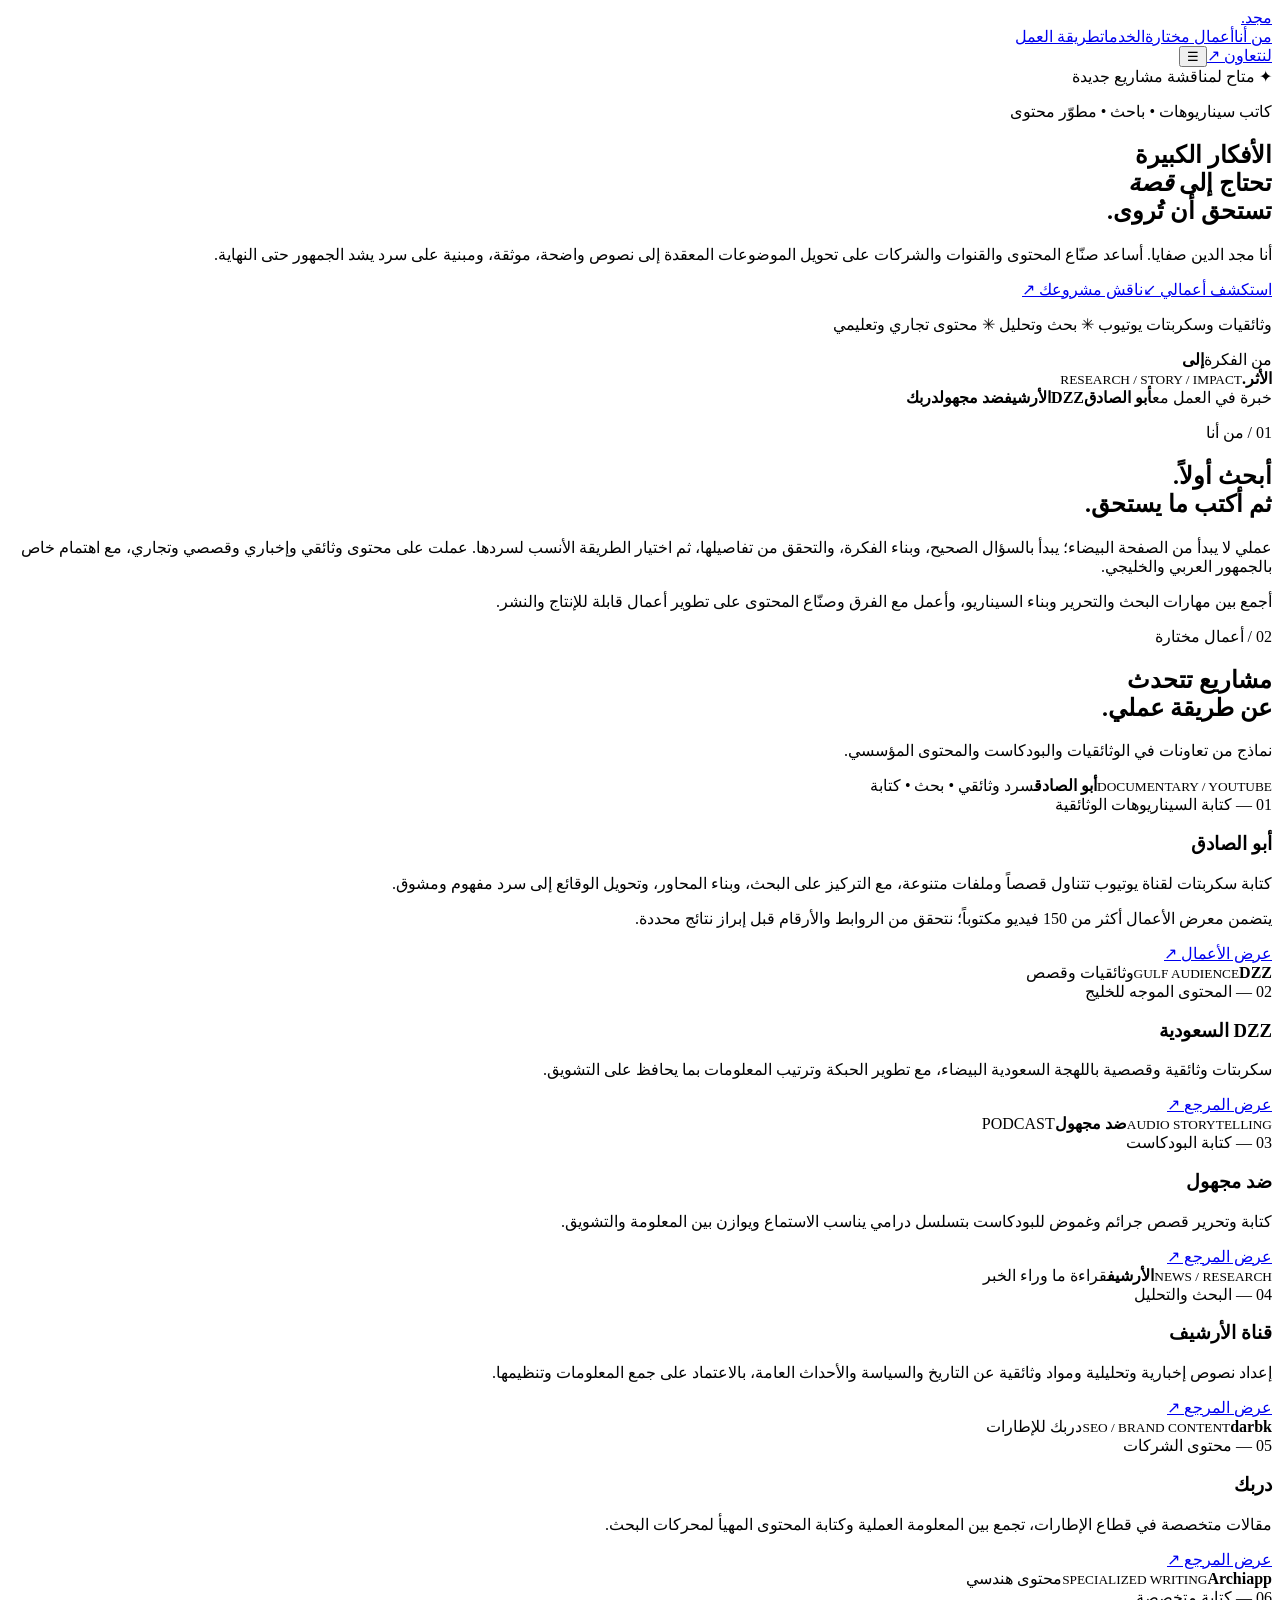
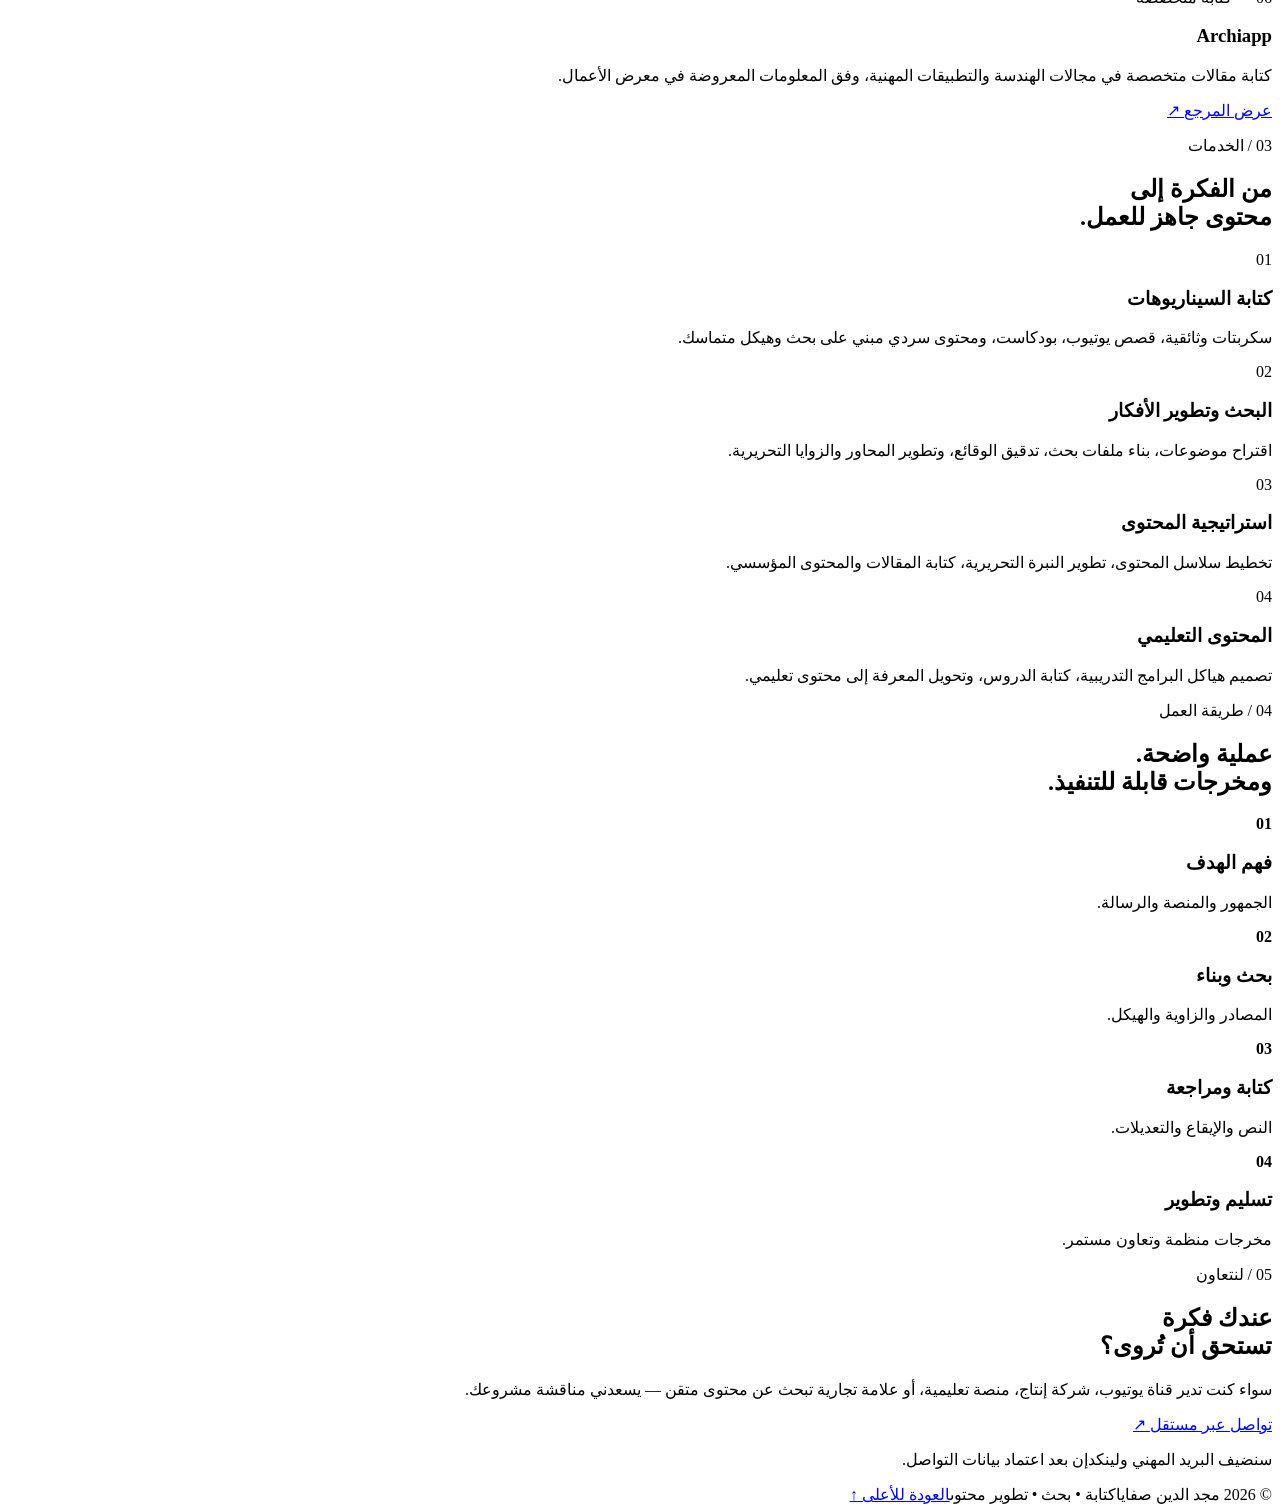
==== index.html @ 7e28d9b5 "Add Arabic portfolio homepage" ====
<!doctype html><html lang="ar" dir="rtl"><head><meta charset="utf-8"><meta name="viewport" content="width=device-width,initial-scale=1"><meta name="theme-color" content="#101a27"><title>مجد الدين صفايا | كاتب سيناريوهات وباحث ومطوّر محتوى</title><meta name="description" content="مجد الدين صفايا — كتابة السيناريوهات الوثائقية والبحث والتحليل وتطوير المحتوى والبرامج التدريبية."><link rel="preconnect" href="https://fonts.googleapis.com"><link href="https://fonts.googleapis.com/css2?family=Cairo:wght@400;500;600;700;800&display=swap" rel="stylesheet"><link rel="stylesheet" href="styles.css"></head><body><header class="header"><div class="wrap nav"><a class="logo" href="#home">مجد<span>.</span></a><nav id="nav"><a href="#about">من أنا</a><a href="#work">أعمال مختارة</a><a href="#services">الخدمات</a><a href="#process">طريقة العمل</a></nav><a class="nav-cta" href="#contact">لنتعاون ↗</a><button id="menu" aria-label="فتح القائمة" aria-expanded="false">☰</button></div></header><main><section class="hero" id="home"><div class="wrap hero-grid"><div><div class="eyebrow">✦ متاح لمناقشة مشاريع جديدة</div><p class="kicker">كاتب سيناريوهات • باحث • مطوّر محتوى</p><h1>الأفكار الكبيرة<br>تحتاج إلى <em>قصة</em><br>تستحق أن تُروى.</h1><p class="lead">أنا مجد الدين صفايا. أساعد صنّاع المحتوى والقنوات والشركات على تحويل الموضوعات المعقدة إلى نصوص واضحة، موثقة، ومبنية على سرد يشد الجمهور حتى النهاية.</p><div class="actions"><a class="btn primary" href="#work">استكشف أعمالي ↙</a><a class="btn ghost" href="#contact">ناقش مشروعك ↗</a></div><p class="micro">وثائقيات وسكربتات يوتيوب ✳ بحث وتحليل ✳ محتوى تجاري وتعليمي</p></div><aside class="hero-aside"><div class="orb"><span>من الفكرة</span><strong>إلى<br>الأثر.</strong><small>RESEARCH / STORY / IMPACT</small></div></aside></div></section><section class="strip"><div class="wrap strip-inner"><span>خبرة في العمل مع</span><strong>أبو الصادق</strong><strong>DZZ</strong><strong>الأرشيف</strong><strong>ضد مجهول</strong><strong>دربك</strong></div></section><section class="section intro" id="about"><div class="wrap two-col"><div><p class="label">01 / من أنا</p><h2>أبحث أولاً.<br><span>ثم أكتب ما يستحق.</span></h2></div><div><p>عملي لا يبدأ من الصفحة البيضاء؛ يبدأ بالسؤال الصحيح، وبناء الفكرة، والتحقق من تفاصيلها، ثم اختيار الطريقة الأنسب لسردها. عملت على محتوى وثائقي وإخباري وقصصي وتجاري، مع اهتمام خاص بالجمهور العربي والخليجي.</p><p>أجمع بين مهارات البحث والتحرير وبناء السيناريو، وأعمل مع الفرق وصنّاع المحتوى على تطوير أعمال قابلة للإنتاج والنشر.</p></div></div></section><section class="section work-section" id="work"><div class="wrap"><p class="label">02 / أعمال مختارة</p><h2>مشاريع تتحدث<br><span>عن طريقة عملي.</span></h2><p class="section-sub">نماذج من تعاونات في الوثائقيات والبودكاست والمحتوى المؤسسي.</p><div class="projects">
<article class="project featured"><div class="art red"><small>DOCUMENTARY / YOUTUBE</small><b>أبو الصادق</b><span>سرد وثائقي • بحث • كتابة</span></div><div class="project-body"><div class="meta">01 — كتابة السيناريوهات الوثائقية</div><h3>أبو الصادق</h3><p>كتابة سكربتات لقناة يوتيوب تتناول قصصاً وملفات متنوعة، مع التركيز على البحث، وبناء المحاور، وتحويل الوقائع إلى سرد مفهوم ومشوق.</p><p class="proof">يتضمن معرض الأعمال أكثر من 150 فيديو مكتوباً؛ نتحقق من الروابط والأرقام قبل إبراز نتائج محددة.</p><a href="https://mostaql.com/u/Majd_Safaya/portfolio" target="_blank" rel="noopener noreferrer">عرض الأعمال ↗</a></div></article>
<article class="project"><div class="art gold"><small>GULF AUDIENCE</small><b>DZZ</b><span>وثائقيات وقصص</span></div><div class="project-body"><div class="meta">02 — المحتوى الموجه للخليج</div><h3>DZZ السعودية</h3><p>سكربتات وثائقية وقصصية باللهجة السعودية البيضاء، مع تطوير الحبكة وترتيب المعلومات بما يحافظ على التشويق.</p><a href="https://mostaql.com/u/Majd_Safaya/portfolio">عرض المرجع ↗</a></div></article>
<article class="project"><div class="art mono"><small>AUDIO STORYTELLING</small><b>ضد مجهول</b><span>PODCAST</span></div><div class="project-body"><div class="meta">03 — كتابة البودكاست</div><h3>ضد مجهول</h3><p>كتابة وتحرير قصص جرائم وغموض للبودكاست بتسلسل درامي يناسب الاستماع ويوازن بين المعلومة والتشويق.</p><a href="https://mostaql.com/u/Majd_Safaya/portfolio">عرض المرجع ↗</a></div></article>
<article class="project"><div class="art blue"><small>NEWS / RESEARCH</small><b>الأرشيف</b><span>قراءة ما وراء الخبر</span></div><div class="project-body"><div class="meta">04 — البحث والتحليل</div><h3>قناة الأرشيف</h3><p>إعداد نصوص إخبارية وتحليلية ومواد وثائقية عن التاريخ والسياسة والأحداث العامة، بالاعتماد على جمع المعلومات وتنظيمها.</p><a href="https://mostaql.com/u/Majd_Safaya/portfolio">عرض المرجع ↗</a></div></article>
<article class="project"><div class="art charcoal"><small>SEO / BRAND CONTENT</small><b>darbk</b><span>دربك للإطارات</span></div><div class="project-body"><div class="meta">05 — محتوى الشركات</div><h3>دربك</h3><p>مقالات متخصصة في قطاع الإطارات، تجمع بين المعلومة العملية وكتابة المحتوى المهيأ لمحركات البحث.</p><a href="https://mostaql.com/u/Majd_Safaya/portfolio">عرض المرجع ↗</a></div></article>
<article class="project"><div class="art azure"><small>SPECIALIZED WRITING</small><b>Archiapp</b><span>محتوى هندسي</span></div><div class="project-body"><div class="meta">06 — كتابة متخصصة</div><h3>Archiapp</h3><p>كتابة مقالات متخصصة في مجالات الهندسة والتطبيقات المهنية، وفق المعلومات المعروضة في معرض الأعمال.</p><a href="https://mostaql.com/u/Majd_Safaya/portfolio">عرض المرجع ↗</a></div></article>
</div></div></section><section class="section services" id="services"><div class="wrap"><p class="label">03 / الخدمات</p><h2>من الفكرة إلى<br><span>محتوى جاهز للعمل.</span></h2><div class="service-grid"><div class="service"><span>01</span><h3>كتابة السيناريوهات</h3><p>سكربتات وثائقية، قصص يوتيوب، بودكاست، ومحتوى سردي مبني على بحث وهيكل متماسك.</p></div><div class="service"><span>02</span><h3>البحث وتطوير الأفكار</h3><p>اقتراح موضوعات، بناء ملفات بحث، تدقيق الوقائع، وتطوير المحاور والزوايا التحريرية.</p></div><div class="service"><span>03</span><h3>استراتيجية المحتوى</h3><p>تخطيط سلاسل المحتوى، تطوير النبرة التحريرية، كتابة المقالات والمحتوى المؤسسي.</p></div><div class="service"><span>04</span><h3>المحتوى التعليمي</h3><p>تصميم هياكل البرامج التدريبية، كتابة الدروس، وتحويل المعرفة إلى محتوى تعليمي.</p></div></div></div></section><section class="section process" id="process"><div class="wrap"><p class="label">04 / طريقة العمل</p><h2>عملية واضحة.<br><span>ومخرجات قابلة للتنفيذ.</span></h2><div class="steps"><div><b>01</b><h3>فهم الهدف</h3><p>الجمهور والمنصة والرسالة.</p></div><div><b>02</b><h3>بحث وبناء</h3><p>المصادر والزاوية والهيكل.</p></div><div><b>03</b><h3>كتابة ومراجعة</h3><p>النص والإيقاع والتعديلات.</p></div><div><b>04</b><h3>تسليم وتطوير</h3><p>مخرجات منظمة وتعاون مستمر.</p></div></div></div></section><section class="contact" id="contact"><div class="wrap contact-inner"><div><p class="label">05 / لنتعاون</p><h2>عندك فكرة<br>تستحق أن تُروى؟</h2><p>سواء كنت تدير قناة يوتيوب، شركة إنتاج، منصة تعليمية، أو علامة تجارية تبحث عن محتوى متقن — يسعدني مناقشة مشروعك.</p></div><div><a class="btn light" href="https://mostaql.com/u/Majd_Safaya" target="_blank" rel="noopener noreferrer">تواصل عبر مستقل ↗</a><p class="contact-note">سنضيف البريد المهني ولينكدإن بعد اعتماد بيانات التواصل.</p></div></div></section></main><footer><div class="wrap foot"><span>© <span id="year">2026</span> مجد الدين صفايا</span><span>كتابة • بحث • تطوير محتوى</span><a href="#home">العودة للأعلى ↑</a></div></footer><script src="script.js"></script></body></html>
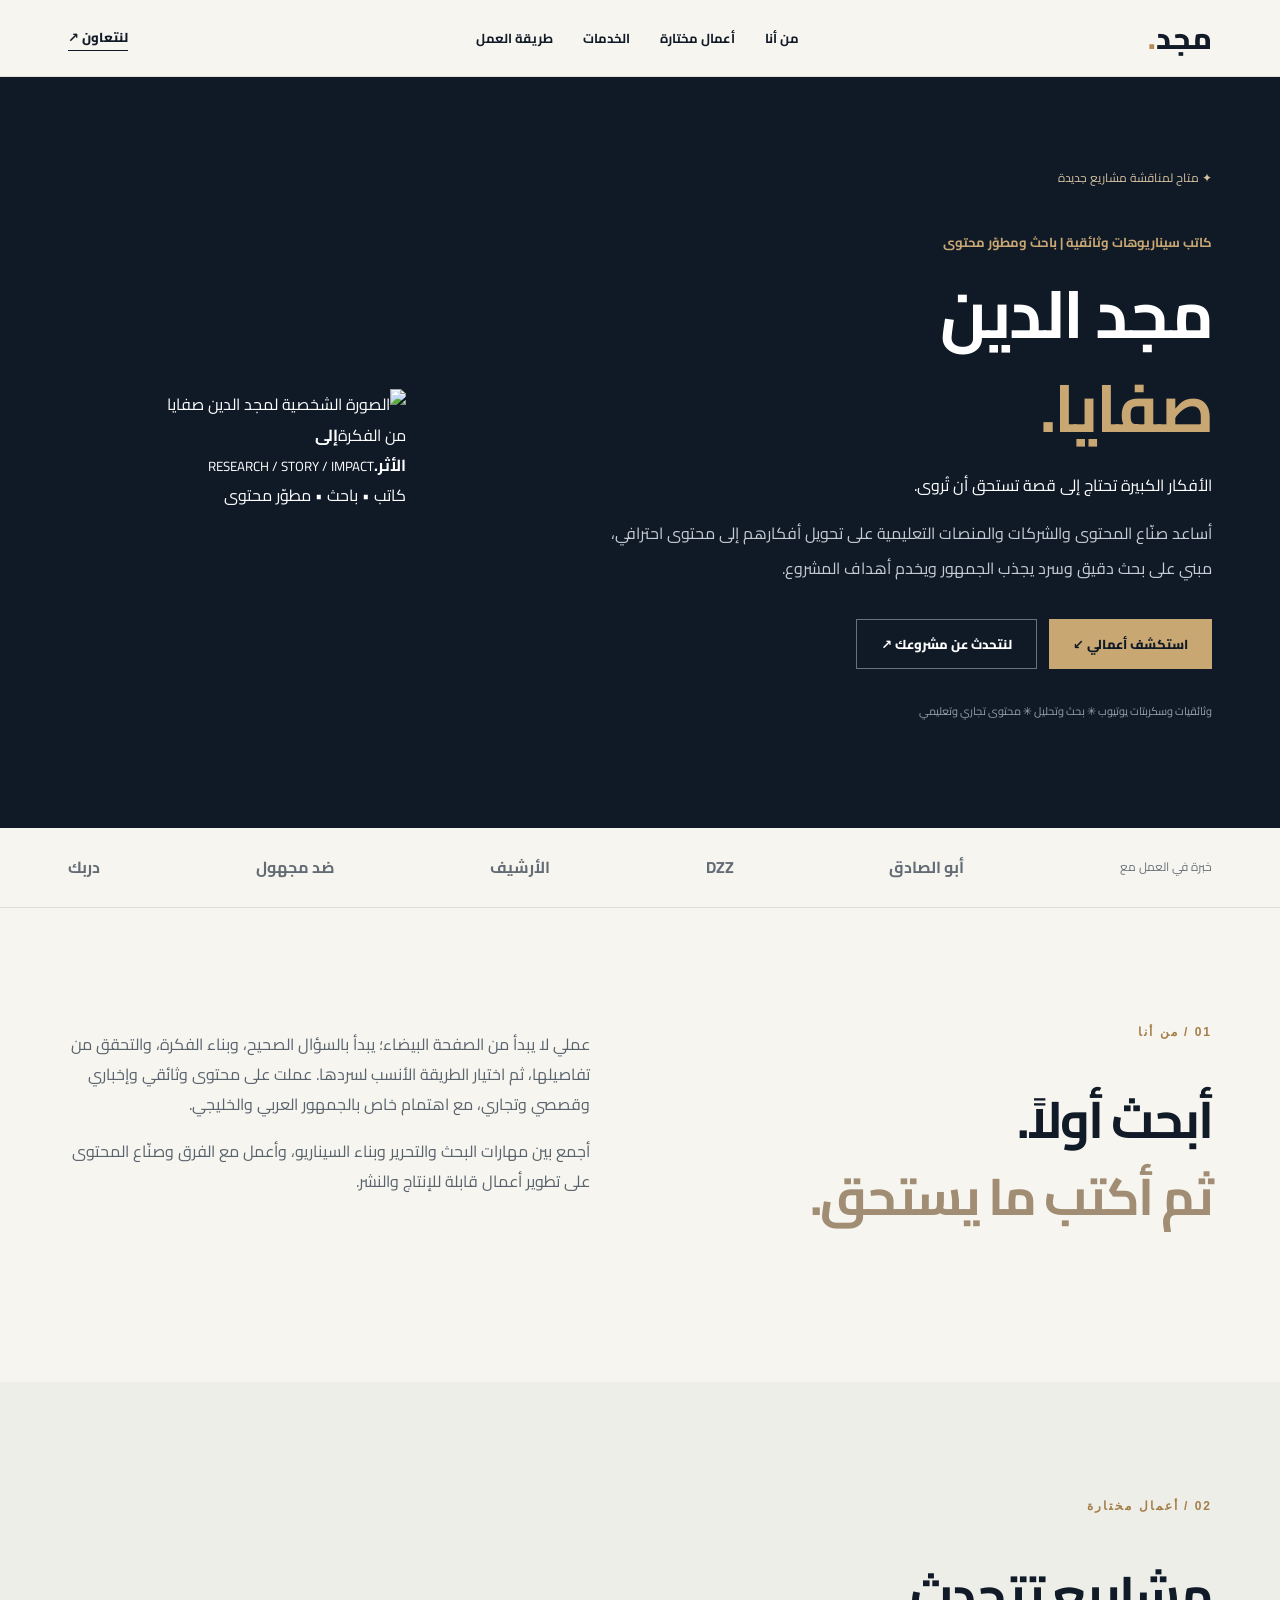
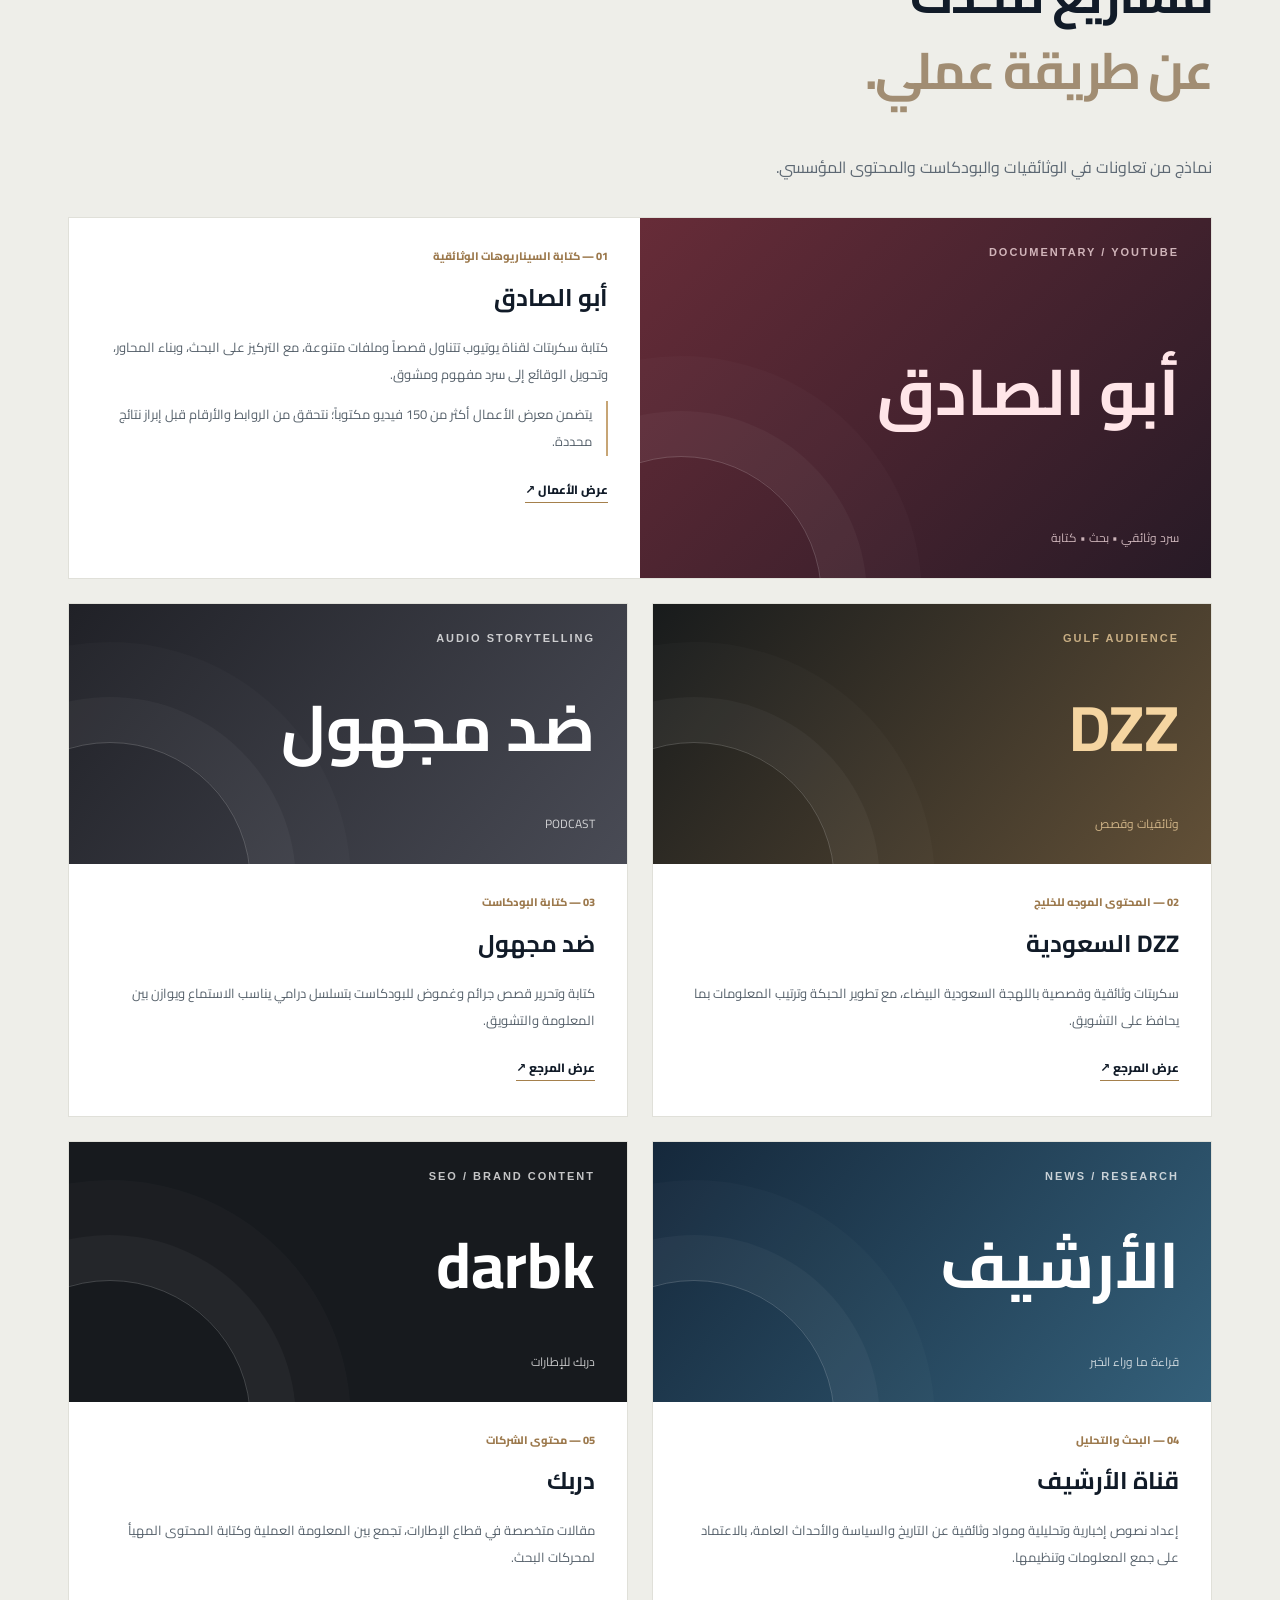
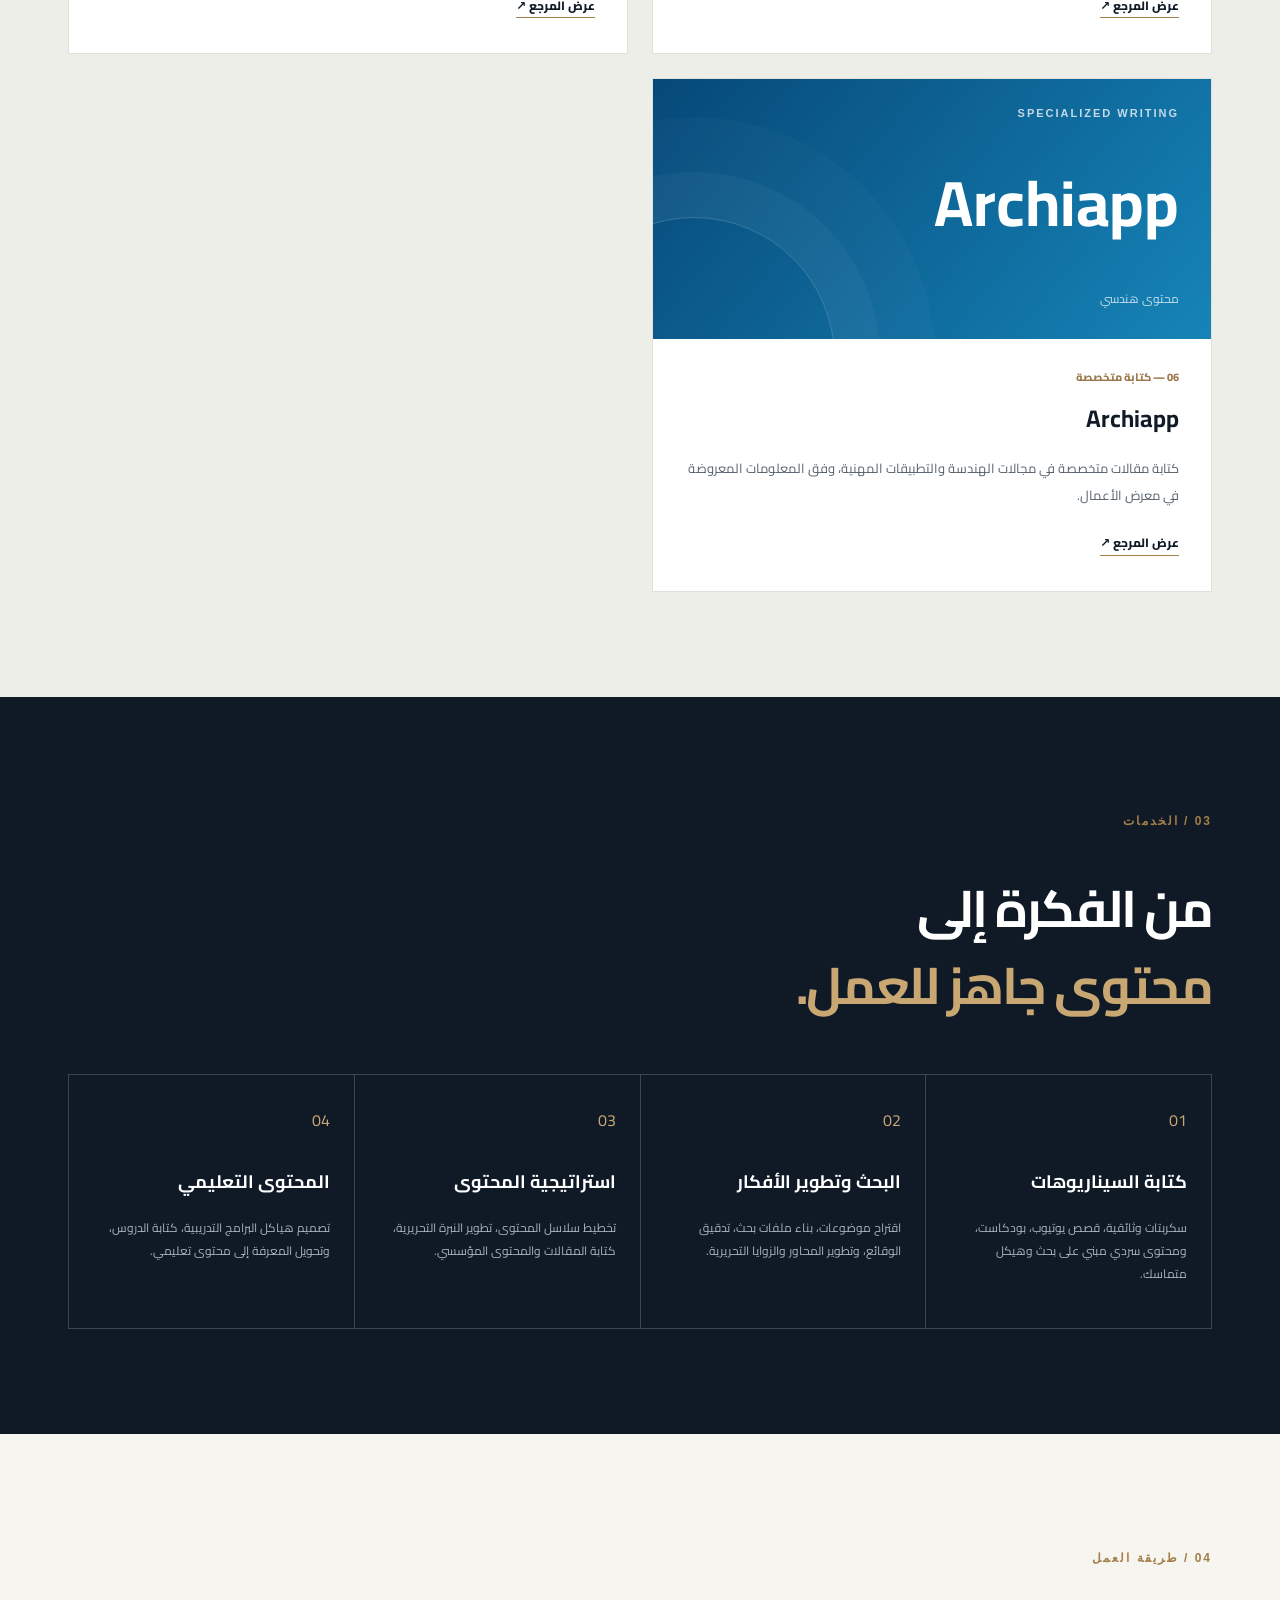
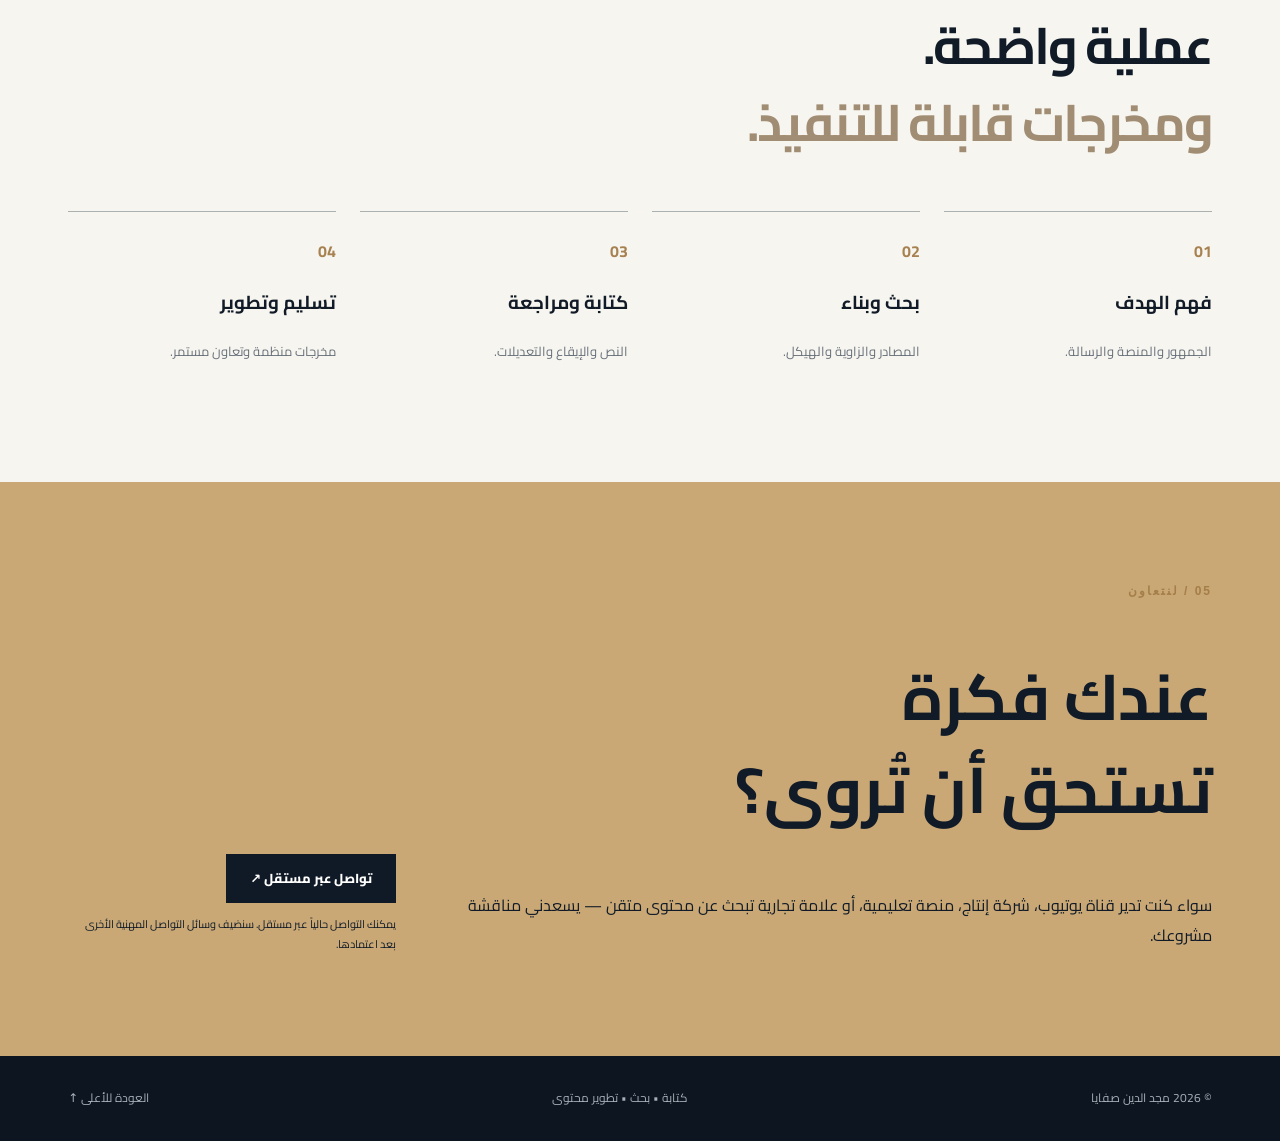
==== commit 014ef48d: "Refine Arabic hero positioning and prepare personal portrait" ====
--- a/index.html
+++ b/index.html
@@ -1,8 +1,8 @@
-<!doctype html><html lang="ar" dir="rtl"><head><meta charset="utf-8"><meta name="viewport" content="width=device-width,initial-scale=1"><meta name="theme-color" content="#101a27"><title>مجد الدين صفايا | كاتب سيناريوهات وباحث ومطوّر محتوى</title><meta name="description" content="مجد الدين صفايا — كتابة السيناريوهات الوثائقية والبحث والتحليل وتطوير المحتوى والبرامج التدريبية."><link rel="preconnect" href="https://fonts.googleapis.com"><link href="https://fonts.googleapis.com/css2?family=Cairo:wght@400;500;600;700;800&display=swap" rel="stylesheet"><link rel="stylesheet" href="styles.css"></head><body><header class="header"><div class="wrap nav"><a class="logo" href="#home">مجد<span>.</span></a><nav id="nav"><a href="#about">من أنا</a><a href="#work">أعمال مختارة</a><a href="#services">الخدمات</a><a href="#process">طريقة العمل</a></nav><a class="nav-cta" href="#contact">لنتعاون ↗</a><button id="menu" aria-label="فتح القائمة" aria-expanded="false">☰</button></div></header><main><section class="hero" id="home"><div class="wrap hero-grid"><div><div class="eyebrow">✦ متاح لمناقشة مشاريع جديدة</div><p class="kicker">كاتب سيناريوهات • باحث • مطوّر محتوى</p><h1>الأفكار الكبيرة<br>تحتاج إلى <em>قصة</em><br>تستحق أن تُروى.</h1><p class="lead">أنا مجد الدين صفايا. أساعد صنّاع المحتوى والقنوات والشركات على تحويل الموضوعات المعقدة إلى نصوص واضحة، موثقة، ومبنية على سرد يشد الجمهور حتى النهاية.</p><div class="actions"><a class="btn primary" href="#work">استكشف أعمالي ↙</a><a class="btn ghost" href="#contact">ناقش مشروعك ↗</a></div><p class="micro">وثائقيات وسكربتات يوتيوب ✳ بحث وتحليل ✳ محتوى تجاري وتعليمي</p></div><aside class="hero-aside"><div class="orb"><span>من الفكرة</span><strong>إلى<br>الأثر.</strong><small>RESEARCH / STORY / IMPACT</small></div></aside></div></section><section class="strip"><div class="wrap strip-inner"><span>خبرة في العمل مع</span><strong>أبو الصادق</strong><strong>DZZ</strong><strong>الأرشيف</strong><strong>ضد مجهول</strong><strong>دربك</strong></div></section><section class="section intro" id="about"><div class="wrap two-col"><div><p class="label">01 / من أنا</p><h2>أبحث أولاً.<br><span>ثم أكتب ما يستحق.</span></h2></div><div><p>عملي لا يبدأ من الصفحة البيضاء؛ يبدأ بالسؤال الصحيح، وبناء الفكرة، والتحقق من تفاصيلها، ثم اختيار الطريقة الأنسب لسردها. عملت على محتوى وثائقي وإخباري وقصصي وتجاري، مع اهتمام خاص بالجمهور العربي والخليجي.</p><p>أجمع بين مهارات البحث والتحرير وبناء السيناريو، وأعمل مع الفرق وصنّاع المحتوى على تطوير أعمال قابلة للإنتاج والنشر.</p></div></div></section><section class="section work-section" id="work"><div class="wrap"><p class="label">02 / أعمال مختارة</p><h2>مشاريع تتحدث<br><span>عن طريقة عملي.</span></h2><p class="section-sub">نماذج من تعاونات في الوثائقيات والبودكاست والمحتوى المؤسسي.</p><div class="projects">
+<!doctype html><html lang="ar" dir="rtl"><head><meta charset="utf-8"><meta name="viewport" content="width=device-width,initial-scale=1"><meta name="theme-color" content="#101a27"><title>مجد الدين صفايا | كاتب سيناريوهات وباحث ومطوّر محتوى</title><meta name="description" content="مجد الدين صفايا — كتابة السيناريوهات الوثائقية والبحث والتحليل وتطوير المحتوى والبرامج التدريبية."><link rel="preconnect" href="https://fonts.googleapis.com"><link href="https://fonts.googleapis.com/css2?family=Cairo:wght@400;500;600;700;800&display=swap" rel="stylesheet"><link rel="stylesheet" href="styles.css"></head><body><header class="header"><div class="wrap nav"><a class="logo" href="#home">مجد<span>.</span></a><nav id="nav"><a href="#about">من أنا</a><a href="#work">أعمال مختارة</a><a href="#services">الخدمات</a><a href="#process">طريقة العمل</a></nav><a class="nav-cta" href="#contact">لنتعاون ↗</a><button id="menu" aria-label="فتح القائمة" aria-expanded="false">☰</button></div></header><main><section class="hero" id="home"><div class="wrap hero-grid"><div><div class="eyebrow">✦ متاح لمناقشة مشاريع جديدة</div><p class="kicker">كاتب سيناريوهات وثائقية | باحث ومطوّر محتوى</p><h1>مجد الدين<br><em>صفايا.</em></h1><p class="hero-quote">الأفكار الكبيرة تحتاج إلى قصة تستحق أن تُروى.</p><p class="lead">أساعد صنّاع المحتوى والشركات والمنصات التعليمية على تحويل أفكارهم إلى محتوى احترافي، مبني على بحث دقيق وسرد يجذب الجمهور ويخدم أهداف المشروع.</p><div class="actions"><a class="btn primary" href="#work">استكشف أعمالي ↙</a><a class="btn ghost" href="#contact">لنتحدث عن مشروعك ↗</a></div><p class="micro">وثائقيات وسكربتات يوتيوب ✳ بحث وتحليل ✳ محتوى تجاري وتعليمي</p></div><aside class="hero-aside"><div class="portrait-wrap"><img class="portrait" src="Photo.png" alt="الصورة الشخصية لمجد الدين صفايا" loading="eager" onerror="this.style.display=\'none\'"><div class="portrait-fallback"><span>من الفكرة</span><strong>إلى<br>الأثر.</strong><small>RESEARCH / STORY / IMPACT</small></div><div class="portrait-tag">كاتب • باحث • مطوّر محتوى</div></div></aside></div></section><section class="strip"><div class="wrap strip-inner"><span>خبرة في العمل مع</span><strong>أبو الصادق</strong><strong>DZZ</strong><strong>الأرشيف</strong><strong>ضد مجهول</strong><strong>دربك</strong></div></section><section class="section intro" id="about"><div class="wrap two-col"><div><p class="label">01 / من أنا</p><h2>أبحث أولاً.<br><span>ثم أكتب ما يستحق.</span></h2></div><div><p>عملي لا يبدأ من الصفحة البيضاء؛ يبدأ بالسؤال الصحيح، وبناء الفكرة، والتحقق من تفاصيلها، ثم اختيار الطريقة الأنسب لسردها. عملت على محتوى وثائقي وإخباري وقصصي وتجاري، مع اهتمام خاص بالجمهور العربي والخليجي.</p><p>أجمع بين مهارات البحث والتحرير وبناء السيناريو، وأعمل مع الفرق وصنّاع المحتوى على تطوير أعمال قابلة للإنتاج والنشر.</p></div></div></section><section class="section work-section" id="work"><div class="wrap"><p class="label">02 / أعمال مختارة</p><h2>مشاريع تتحدث<br><span>عن طريقة عملي.</span></h2><p class="section-sub">نماذج من تعاونات في الوثائقيات والبودكاست والمحتوى المؤسسي.</p><div class="projects">
 <article class="project featured"><div class="art red"><small>DOCUMENTARY / YOUTUBE</small><b>أبو الصادق</b><span>سرد وثائقي • بحث • كتابة</span></div><div class="project-body"><div class="meta">01 — كتابة السيناريوهات الوثائقية</div><h3>أبو الصادق</h3><p>كتابة سكربتات لقناة يوتيوب تتناول قصصاً وملفات متنوعة، مع التركيز على البحث، وبناء المحاور، وتحويل الوقائع إلى سرد مفهوم ومشوق.</p><p class="proof">يتضمن معرض الأعمال أكثر من 150 فيديو مكتوباً؛ نتحقق من الروابط والأرقام قبل إبراز نتائج محددة.</p><a href="https://mostaql.com/u/Majd_Safaya/portfolio" target="_blank" rel="noopener noreferrer">عرض الأعمال ↗</a></div></article>
 <article class="project"><div class="art gold"><small>GULF AUDIENCE</small><b>DZZ</b><span>وثائقيات وقصص</span></div><div class="project-body"><div class="meta">02 — المحتوى الموجه للخليج</div><h3>DZZ السعودية</h3><p>سكربتات وثائقية وقصصية باللهجة السعودية البيضاء، مع تطوير الحبكة وترتيب المعلومات بما يحافظ على التشويق.</p><a href="https://mostaql.com/u/Majd_Safaya/portfolio">عرض المرجع ↗</a></div></article>
 <article class="project"><div class="art mono"><small>AUDIO STORYTELLING</small><b>ضد مجهول</b><span>PODCAST</span></div><div class="project-body"><div class="meta">03 — كتابة البودكاست</div><h3>ضد مجهول</h3><p>كتابة وتحرير قصص جرائم وغموض للبودكاست بتسلسل درامي يناسب الاستماع ويوازن بين المعلومة والتشويق.</p><a href="https://mostaql.com/u/Majd_Safaya/portfolio">عرض المرجع ↗</a></div></article>
 <article class="project"><div class="art blue"><small>NEWS / RESEARCH</small><b>الأرشيف</b><span>قراءة ما وراء الخبر</span></div><div class="project-body"><div class="meta">04 — البحث والتحليل</div><h3>قناة الأرشيف</h3><p>إعداد نصوص إخبارية وتحليلية ومواد وثائقية عن التاريخ والسياسة والأحداث العامة، بالاعتماد على جمع المعلومات وتنظيمها.</p><a href="https://mostaql.com/u/Majd_Safaya/portfolio">عرض المرجع ↗</a></div></article>
 <article class="project"><div class="art charcoal"><small>SEO / BRAND CONTENT</small><b>darbk</b><span>دربك للإطارات</span></div><div class="project-body"><div class="meta">05 — محتوى الشركات</div><h3>دربك</h3><p>مقالات متخصصة في قطاع الإطارات، تجمع بين المعلومة العملية وكتابة المحتوى المهيأ لمحركات البحث.</p><a href="https://mostaql.com/u/Majd_Safaya/portfolio">عرض المرجع ↗</a></div></article>
 <article class="project"><div class="art azure"><small>SPECIALIZED WRITING</small><b>Archiapp</b><span>محتوى هندسي</span></div><div class="project-body"><div class="meta">06 — كتابة متخصصة</div><h3>Archiapp</h3><p>كتابة مقالات متخصصة في مجالات الهندسة والتطبيقات المهنية، وفق المعلومات المعروضة في معرض الأعمال.</p><a href="https://mostaql.com/u/Majd_Safaya/portfolio">عرض المرجع ↗</a></div></article>
-</div></div></section><section class="section services" id="services"><div class="wrap"><p class="label">03 / الخدمات</p><h2>من الفكرة إلى<br><span>محتوى جاهز للعمل.</span></h2><div class="service-grid"><div class="service"><span>01</span><h3>كتابة السيناريوهات</h3><p>سكربتات وثائقية، قصص يوتيوب، بودكاست، ومحتوى سردي مبني على بحث وهيكل متماسك.</p></div><div class="service"><span>02</span><h3>البحث وتطوير الأفكار</h3><p>اقتراح موضوعات، بناء ملفات بحث، تدقيق الوقائع، وتطوير المحاور والزوايا التحريرية.</p></div><div class="service"><span>03</span><h3>استراتيجية المحتوى</h3><p>تخطيط سلاسل المحتوى، تطوير النبرة التحريرية، كتابة المقالات والمحتوى المؤسسي.</p></div><div class="service"><span>04</span><h3>المحتوى التعليمي</h3><p>تصميم هياكل البرامج التدريبية، كتابة الدروس، وتحويل المعرفة إلى محتوى تعليمي.</p></div></div></div></section><section class="section process" id="process"><div class="wrap"><p class="label">04 / طريقة العمل</p><h2>عملية واضحة.<br><span>ومخرجات قابلة للتنفيذ.</span></h2><div class="steps"><div><b>01</b><h3>فهم الهدف</h3><p>الجمهور والمنصة والرسالة.</p></div><div><b>02</b><h3>بحث وبناء</h3><p>المصادر والزاوية والهيكل.</p></div><div><b>03</b><h3>كتابة ومراجعة</h3><p>النص والإيقاع والتعديلات.</p></div><div><b>04</b><h3>تسليم وتطوير</h3><p>مخرجات منظمة وتعاون مستمر.</p></div></div></div></section><section class="contact" id="contact"><div class="wrap contact-inner"><div><p class="label">05 / لنتعاون</p><h2>عندك فكرة<br>تستحق أن تُروى؟</h2><p>سواء كنت تدير قناة يوتيوب، شركة إنتاج، منصة تعليمية، أو علامة تجارية تبحث عن محتوى متقن — يسعدني مناقشة مشروعك.</p></div><div><a class="btn light" href="https://mostaql.com/u/Majd_Safaya" target="_blank" rel="noopener noreferrer">تواصل عبر مستقل ↗</a><p class="contact-note">سنضيف البريد المهني ولينكدإن بعد اعتماد بيانات التواصل.</p></div></div></section></main><footer><div class="wrap foot"><span>© <span id="year">2026</span> مجد الدين صفايا</span><span>كتابة • بحث • تطوير محتوى</span><a href="#home">العودة للأعلى ↑</a></div></footer><script src="script.js"></script></body></html>+</div></div></section><section class="section services" id="services"><div class="wrap"><p class="label">03 / الخدمات</p><h2>من الفكرة إلى<br><span>محتوى جاهز للعمل.</span></h2><div class="service-grid"><div class="service"><span>01</span><h3>كتابة السيناريوهات</h3><p>سكربتات وثائقية، قصص يوتيوب، بودكاست، ومحتوى سردي مبني على بحث وهيكل متماسك.</p></div><div class="service"><span>02</span><h3>البحث وتطوير الأفكار</h3><p>اقتراح موضوعات، بناء ملفات بحث، تدقيق الوقائع، وتطوير المحاور والزوايا التحريرية.</p></div><div class="service"><span>03</span><h3>استراتيجية المحتوى</h3><p>تخطيط سلاسل المحتوى، تطوير النبرة التحريرية، كتابة المقالات والمحتوى المؤسسي.</p></div><div class="service"><span>04</span><h3>المحتوى التعليمي</h3><p>تصميم هياكل البرامج التدريبية، كتابة الدروس، وتحويل المعرفة إلى محتوى تعليمي.</p></div></div></div></section><section class="section process" id="process"><div class="wrap"><p class="label">04 / طريقة العمل</p><h2>عملية واضحة.<br><span>ومخرجات قابلة للتنفيذ.</span></h2><div class="steps"><div><b>01</b><h3>فهم الهدف</h3><p>الجمهور والمنصة والرسالة.</p></div><div><b>02</b><h3>بحث وبناء</h3><p>المصادر والزاوية والهيكل.</p></div><div><b>03</b><h3>كتابة ومراجعة</h3><p>النص والإيقاع والتعديلات.</p></div><div><b>04</b><h3>تسليم وتطوير</h3><p>مخرجات منظمة وتعاون مستمر.</p></div></div></div></section><section class="contact" id="contact"><div class="wrap contact-inner"><div><p class="label">05 / لنتعاون</p><h2>عندك فكرة<br>تستحق أن تُروى؟</h2><p>سواء كنت تدير قناة يوتيوب، شركة إنتاج، منصة تعليمية، أو علامة تجارية تبحث عن محتوى متقن — يسعدني مناقشة مشروعك.</p></div><div><a class="btn light" href="https://mostaql.com/u/Majd_Safaya" target="_blank" rel="noopener noreferrer">تواصل عبر مستقل ↗</a><p class="contact-note">يمكنك التواصل حالياً عبر مستقل. سنضيف وسائل التواصل المهنية الأخرى بعد اعتمادها.</p></div></div></section></main><footer><div class="wrap foot"><span>© <span id="year">2026</span> مجد الدين صفايا</span><span>كتابة • بحث • تطوير محتوى</span><a href="#home">العودة للأعلى ↑</a></div></footer><script src="script.js"></script></body></html>
--- a/styles.css
+++ b/styles.css
@@ -0,0 +1 @@
+:root{--ink:#111b28;--deep:#101a27;--cream:#f7f5ef;--gold:#c8a773}*{box-sizing:border-box}html{scroll-behavior:smooth}body{margin:0;font-family:Cairo,system-ui,sans-serif;color:var(--ink);background:var(--cream);line-height:1.9}a{color:inherit;text-decoration:none}.wrap{max-width:1200px;margin:auto;padding:0 28px}.header{position:sticky;top:0;background:#f7f5eff5;border-bottom:1px solid #deded8;z-index:10;backdrop-filter:blur(12px)}.nav{height:76px;display:flex;align-items:center;gap:40px}.logo{font-size:30px;font-weight:800}.logo span{color:#b58a53}.nav nav{display:flex;gap:30px;margin:auto;font-size:13px;font-weight:700}.nav-cta{font-size:13px;font-weight:800;border-bottom:1px solid}.nav button{display:none;border:0;background:none;font-size:25px}.hero{background:var(--deep);color:white}.hero-grid{display:grid;grid-template-columns:1.2fr .8fr;align-items:center;gap:50px;min-height:680px;padding-top:90px;padding-bottom:95px}.eyebrow{color:#d7c3a1;font-size:12px}.kicker{color:var(--gold);font-weight:700;font-size:13px;margin-top:40px}.hero h1{font-size:clamp(40px,5.2vw,76px);line-height:1.4;letter-spacing:-2px;margin:0}.hero h1 em{font-style:normal;color:var(--gold)}.lead{max-width:610px;color:#c5ccd3;font-size:16px;line-height:2.2}.actions{display:flex;gap:12px;flex-wrap:wrap;margin:32px 0}.btn{display:inline-flex;align-items:center;justify-content:center;padding:12px 24px;font-weight:800;font-size:13px}.primary{background:var(--gold);color:var(--deep)}.ghost{border:1px solid #68717c}.micro{color:#97a1ac;font-size:11px}.hero-aside{display:flex;justify-content:center}.orb{width:min(380px,100%);aspect-ratio:1;border:1px solid #67717c;border-radius:50%;display:flex;flex-direction:column;align-items:center;justify-content:center;background:radial-gradient(circle,#263b4d,#121e2b 70%);box-shadow:0 0 0 25px #ffffff08,0 0 0 60px #ffffff05;transform:rotate(-8deg)}.orb span{font-size:14px;color:#bdb6a8}.orb strong{font-size:65px;line-height:1.4;color:#e6d1aa;text-align:center}.orb small{font:9px Arial;letter-spacing:2px;color:#8794a2}.strip{border-bottom:1px solid #ddd}.strip-inner{display:flex;align-items:center;justify-content:space-between;flex-wrap:wrap;gap:20px;padding-top:24px;padding-bottom:24px}.strip span{font-size:12px;color:#68717a}.strip strong{color:#636c75}.section{padding:105px 0}.label{font:700 12px Arial;color:#a47e49;letter-spacing:2px}.section h2{font-size:clamp(34px,4vw,56px);line-height:1.5;letter-spacing:-2px}.section h2 span{color:#a18d73}.two-col{display:grid;grid-template-columns:1fr 1fr;gap:100px}.two-col>div:last-child{color:#58636d}.work-section{background:#eeeee9}.section-sub{color:#5d6873}.projects{display:grid;grid-template-columns:repeat(2,minmax(0,1fr));gap:24px;margin-top:35px}.project{background:#fff;border:1px solid #e0e0d9;overflow:hidden}.featured{grid-column:span 2;display:grid;grid-template-columns:1fr 1fr}.art{height:260px;padding:28px 32px;display:flex;flex-direction:column;justify-content:space-between;position:relative;overflow:hidden}.art:after{content:"";position:absolute;width:280px;height:280px;border:1px solid #ffffff30;border-radius:50%;left:-100px;bottom:-160px;box-shadow:0 0 0 45px #ffffff09,0 0 0 100px #ffffff05}.featured .art{height:auto;min-height:360px}.art small{font:700 11px Arial;letter-spacing:2px;opacity:.75}.art b{font-size:clamp(36px,5vw,65px);line-height:1.4;z-index:1}.art span{font-size:12px;opacity:.75}.red{background:linear-gradient(135deg,#672c38,#271a26);color:#ffe5e8}.gold{background:linear-gradient(130deg,#181b1c,#625037);color:#f5d5a1}.mono{background:linear-gradient(130deg,#202127,#494b55);color:#fff}.blue{background:linear-gradient(130deg,#15283b,#34607a);color:#fff}.charcoal{background:#171a1e;color:#fff}.azure{background:linear-gradient(130deg,#064978,#1684b8);color:#fff}.project-body{padding:28px 32px 34px}.meta{font-size:11px;font-weight:800;color:#9c794d}.project h3{font-size:24px;margin:8px 0}.project p{font-size:13px;color:#56616b;line-height:2.1}.proof{border-right:2px solid #c7a575;padding-right:14px}.project a{display:inline-block;font-size:12px;font-weight:800;border-bottom:1px solid #a5804c;margin-top:10px}.services{background:var(--deep);color:white}.services h2 span{color:var(--gold)}.service-grid{display:grid;grid-template-columns:repeat(4,1fr);gap:1px;background:#3b4651;border:1px solid #3b4651;margin-top:50px}.service{background:var(--deep);padding:30px 24px}.service>span{color:var(--gold)}.service h3{font-size:18px;margin-top:30px}.service p{font-size:12px;color:#a9b4bf}.steps{display:grid;grid-template-columns:repeat(4,1fr);gap:24px;margin-top:50px}.steps>div{border-top:1px solid #abb0b0;padding-top:24px}.steps b{color:#a78150}.steps p{font-size:13px;color:#68717b}.contact{background:#c9a876;padding:90px 0}.contact-inner{display:grid;grid-template-columns:1.4fr .6fr;align-items:end;gap:50px}.contact h2{font-size:clamp(40px,5vw,68px);line-height:1.45}.contact .light{background:var(--deep);color:white}.contact-note{font-size:11px}footer{background:#0d1520;color:#a7b0b9}.foot{min-height:85px;display:flex;align-items:center;justify-content:space-between;gap:20px;font-size:12px}@media(max-width:850px){.nav{height:68px}.nav nav{display:none;position:absolute;top:68px;right:0;left:0;background:var(--cream);padding:22px 28px;flex-direction:column;border-bottom:1px solid #ddd}.nav nav.open{display:flex}.nav-cta{margin-right:auto}.nav button{display:block}.hero-grid{grid-template-columns:1fr;gap:30px}.hero-aside{min-height:260px}.orb{width:230px}.orb strong{font-size:39px}.two-col,.contact-inner{grid-template-columns:1fr;gap:15px}.projects{grid-template-columns:1fr}.featured{grid-column:span 1;display:block}.featured .art{min-height:280px}.service-grid,.steps{grid-template-columns:repeat(2,1fr)}.section{padding:75px 0}}@media(max-width:540px){.wrap{padding:0 20px}.hero h1{letter-spacing:-1px}.service-grid,.steps{grid-template-columns:1fr}.art{height:225px}.foot{flex-direction:column;padding:25px 0}.hero-grid{padding-top:65px}}
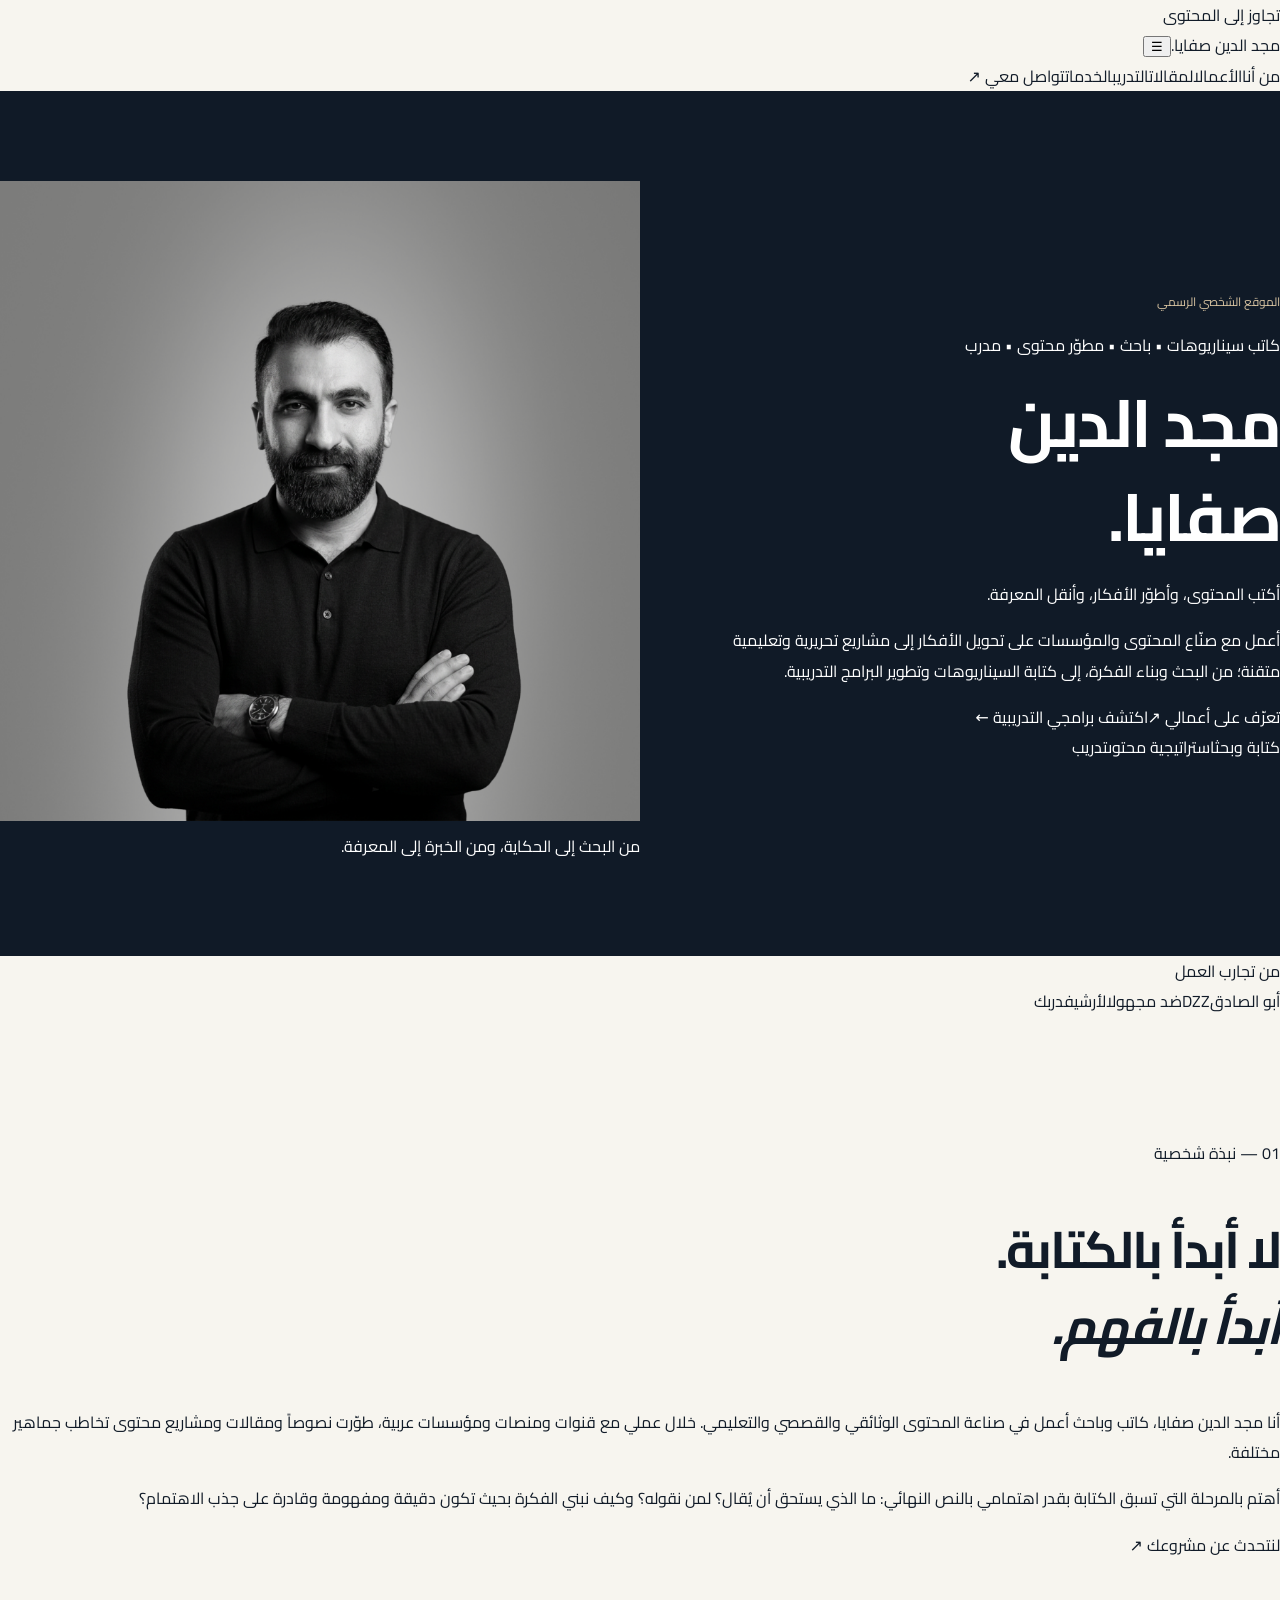
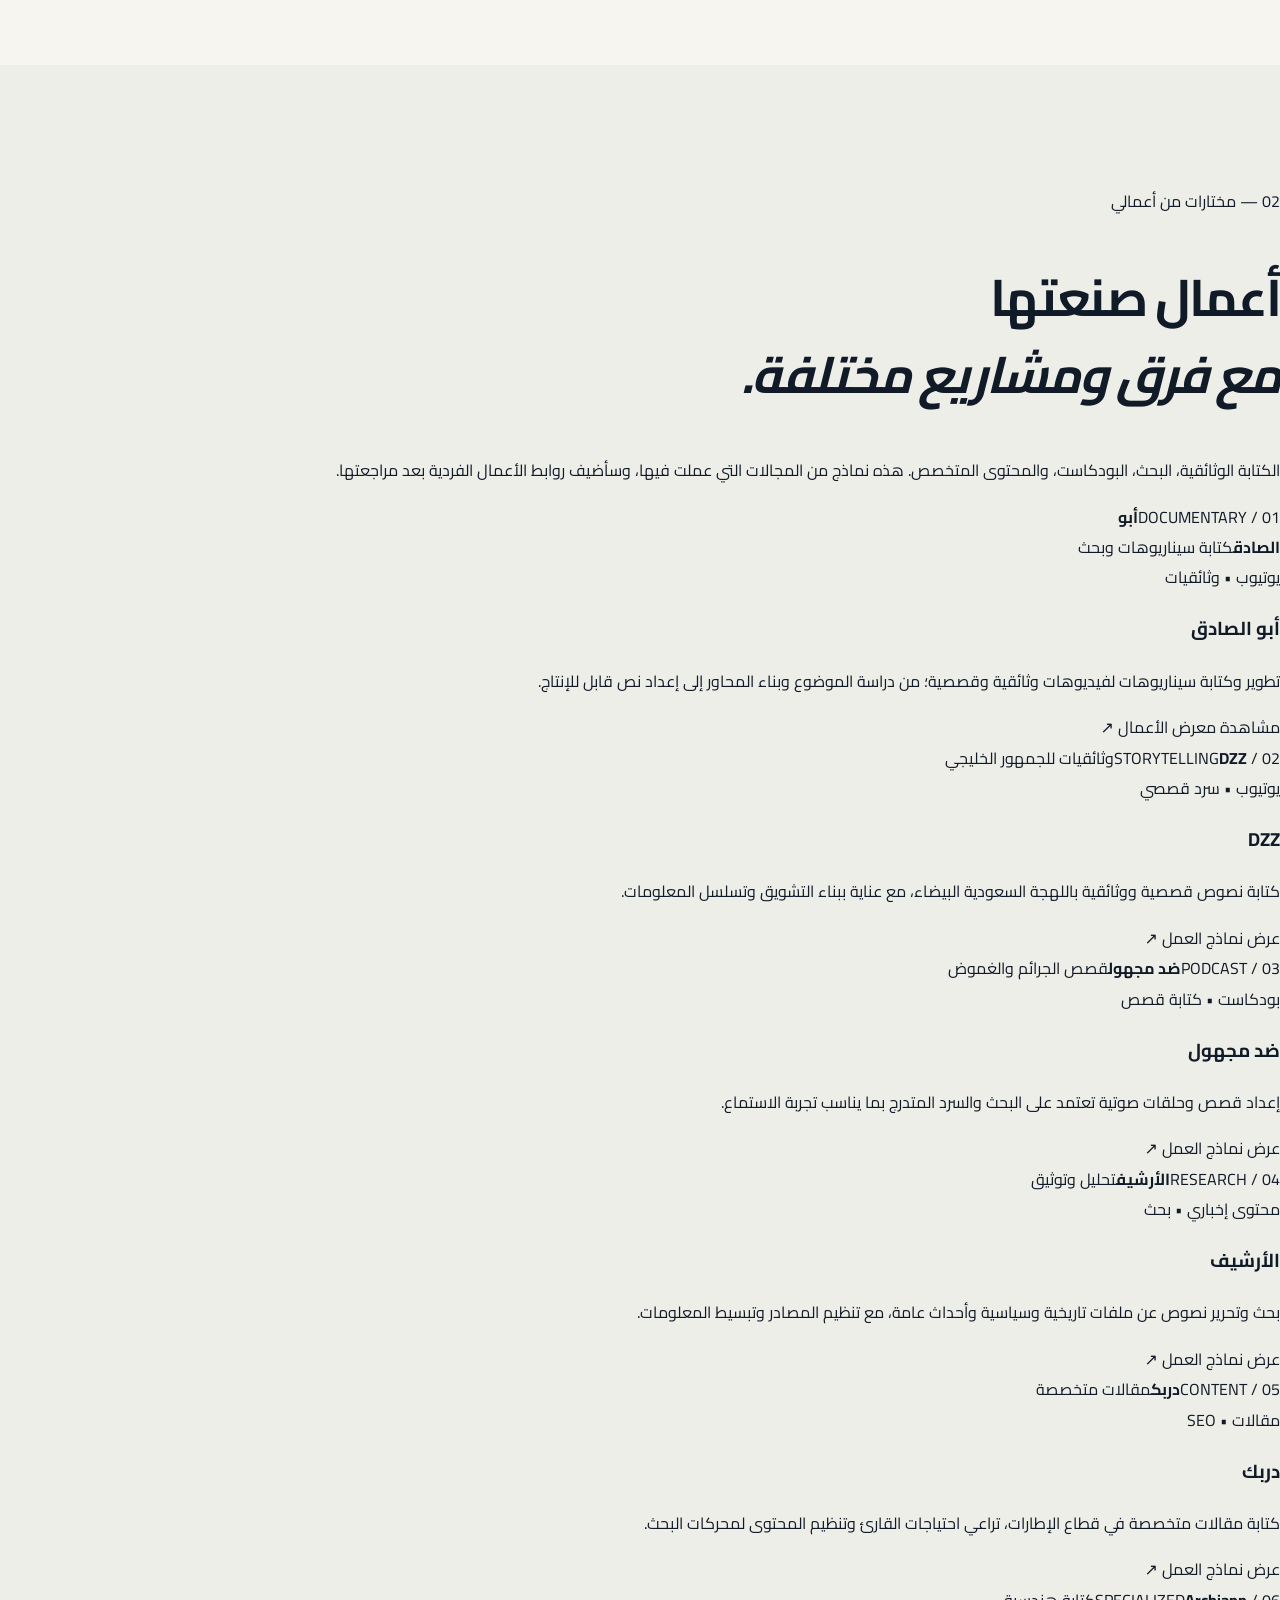
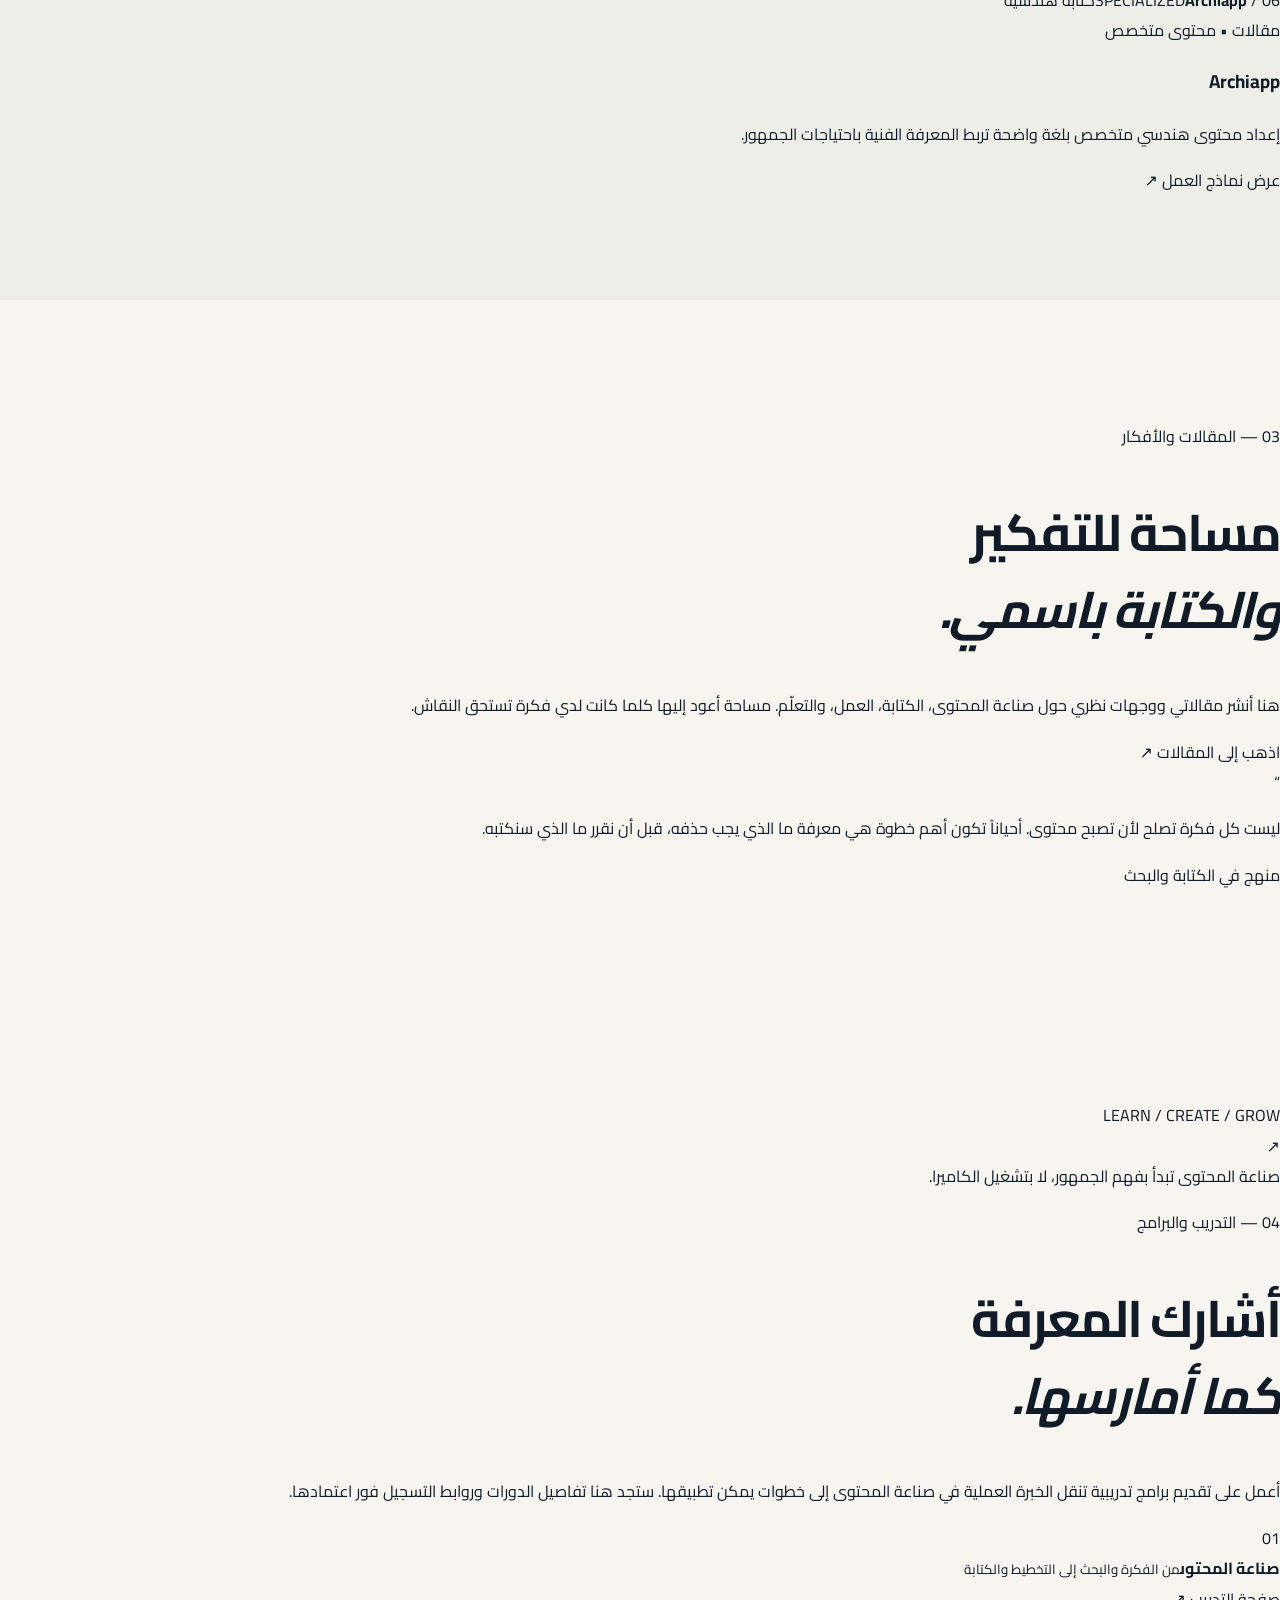
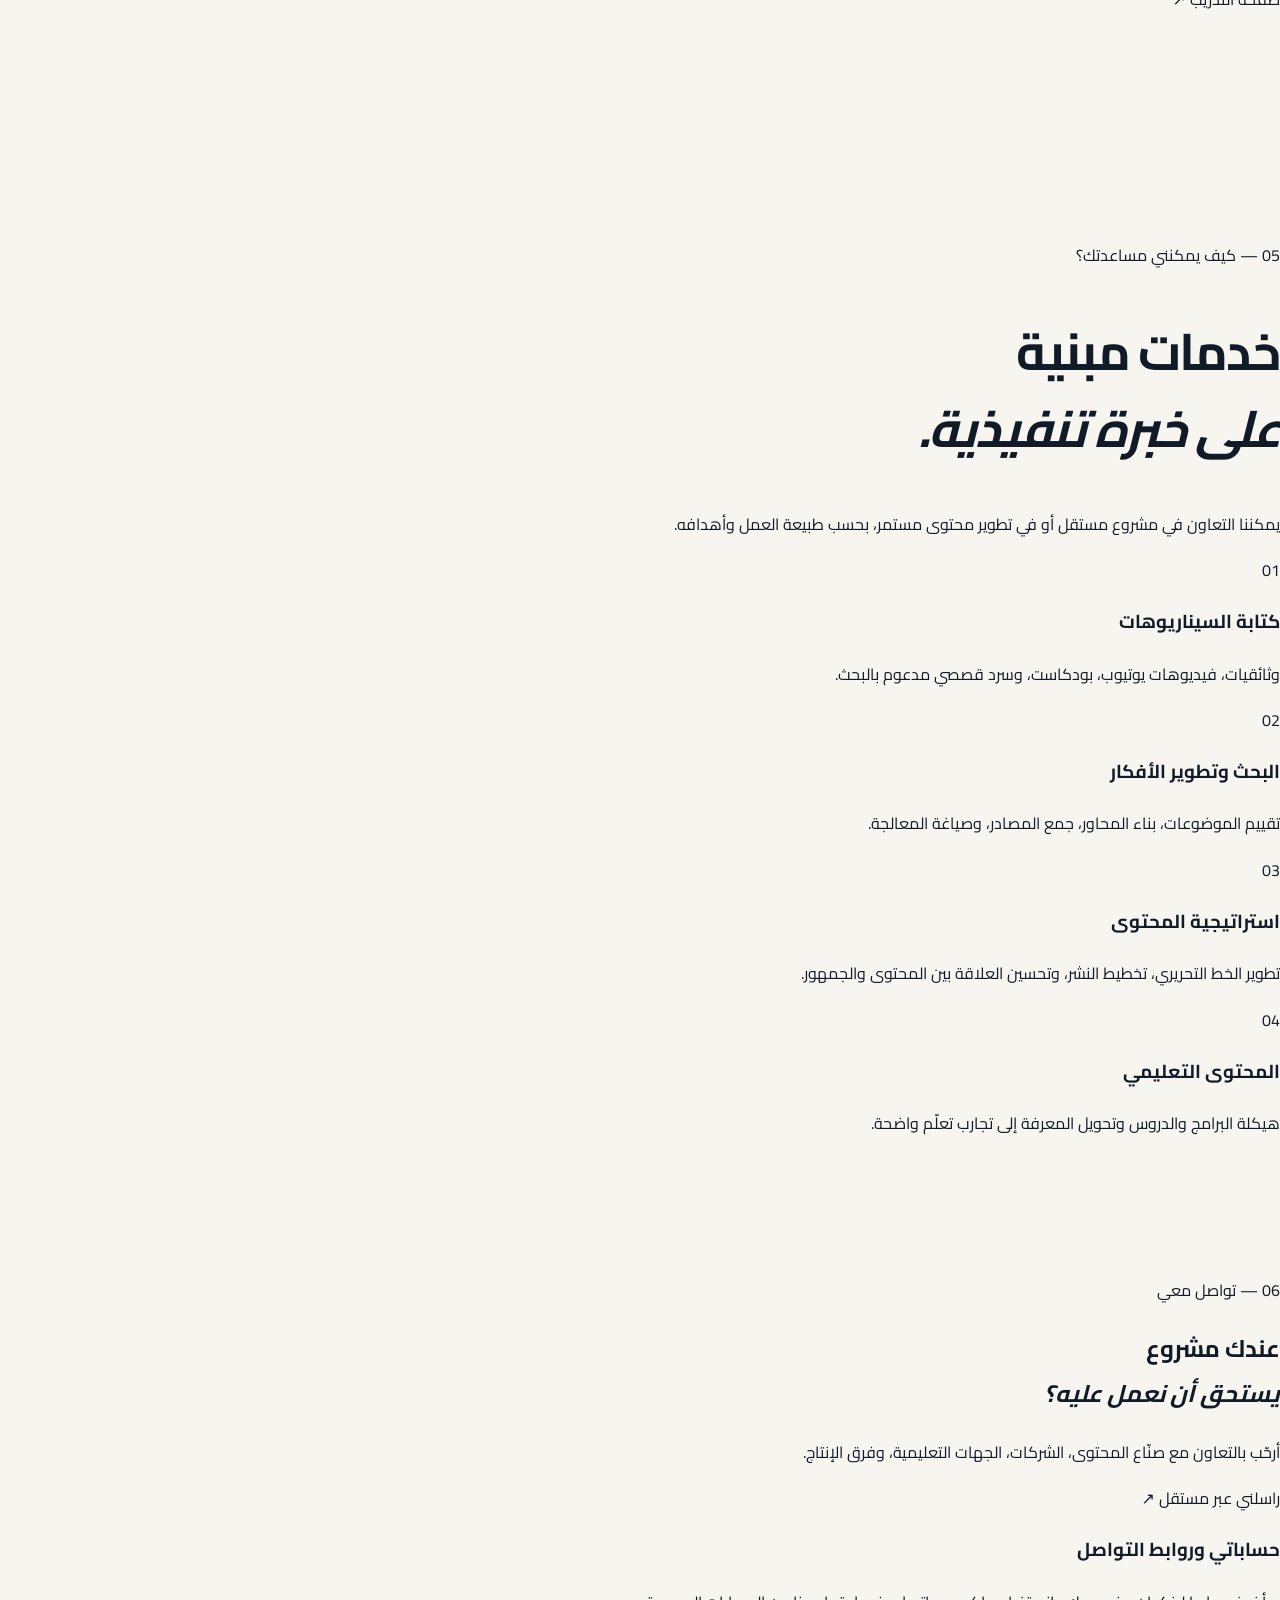
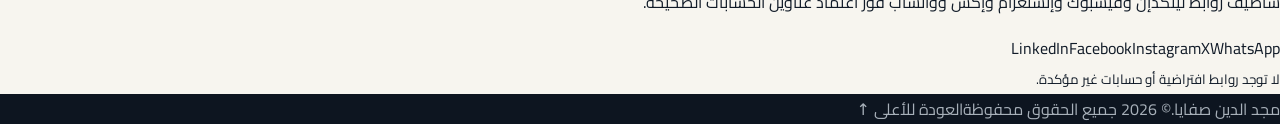
==== commit 88d95163: "Redesign personal website: index.html" ====
--- a/index.html
+++ b/index.html
@@ -1,8 +1,29 @@
-<!doctype html><html lang="ar" dir="rtl"><head><meta charset="utf-8"><meta name="viewport" content="width=device-width,initial-scale=1"><meta name="theme-color" content="#101a27"><title>مجد الدين صفايا | كاتب سيناريوهات وباحث ومطوّر محتوى</title><meta name="description" content="مجد الدين صفايا — كتابة السيناريوهات الوثائقية والبحث والتحليل وتطوير المحتوى والبرامج التدريبية."><link rel="preconnect" href="https://fonts.googleapis.com"><link href="https://fonts.googleapis.com/css2?family=Cairo:wght@400;500;600;700;800&display=swap" rel="stylesheet"><link rel="stylesheet" href="styles.css"></head><body><header class="header"><div class="wrap nav"><a class="logo" href="#home">مجد<span>.</span></a><nav id="nav"><a href="#about">من أنا</a><a href="#work">أعمال مختارة</a><a href="#services">الخدمات</a><a href="#process">طريقة العمل</a></nav><a class="nav-cta" href="#contact">لنتعاون ↗</a><button id="menu" aria-label="فتح القائمة" aria-expanded="false">☰</button></div></header><main><section class="hero" id="home"><div class="wrap hero-grid"><div><div class="eyebrow">✦ متاح لمناقشة مشاريع جديدة</div><p class="kicker">كاتب سيناريوهات وثائقية | باحث ومطوّر محتوى</p><h1>مجد الدين<br><em>صفايا.</em></h1><p class="hero-quote">الأفكار الكبيرة تحتاج إلى قصة تستحق أن تُروى.</p><p class="lead">أساعد صنّاع المحتوى والشركات والمنصات التعليمية على تحويل أفكارهم إلى محتوى احترافي، مبني على بحث دقيق وسرد يجذب الجمهور ويخدم أهداف المشروع.</p><div class="actions"><a class="btn primary" href="#work">استكشف أعمالي ↙</a><a class="btn ghost" href="#contact">لنتحدث عن مشروعك ↗</a></div><p class="micro">وثائقيات وسكربتات يوتيوب ✳ بحث وتحليل ✳ محتوى تجاري وتعليمي</p></div><aside class="hero-aside"><div class="portrait-wrap"><img class="portrait" src="Photo.png" alt="الصورة الشخصية لمجد الدين صفايا" loading="eager" onerror="this.style.display=\'none\'"><div class="portrait-fallback"><span>من الفكرة</span><strong>إلى<br>الأثر.</strong><small>RESEARCH / STORY / IMPACT</small></div><div class="portrait-tag">كاتب • باحث • مطوّر محتوى</div></div></aside></div></section><section class="strip"><div class="wrap strip-inner"><span>خبرة في العمل مع</span><strong>أبو الصادق</strong><strong>DZZ</strong><strong>الأرشيف</strong><strong>ضد مجهول</strong><strong>دربك</strong></div></section><section class="section intro" id="about"><div class="wrap two-col"><div><p class="label">01 / من أنا</p><h2>أبحث أولاً.<br><span>ثم أكتب ما يستحق.</span></h2></div><div><p>عملي لا يبدأ من الصفحة البيضاء؛ يبدأ بالسؤال الصحيح، وبناء الفكرة، والتحقق من تفاصيلها، ثم اختيار الطريقة الأنسب لسردها. عملت على محتوى وثائقي وإخباري وقصصي وتجاري، مع اهتمام خاص بالجمهور العربي والخليجي.</p><p>أجمع بين مهارات البحث والتحرير وبناء السيناريو، وأعمل مع الفرق وصنّاع المحتوى على تطوير أعمال قابلة للإنتاج والنشر.</p></div></div></section><section class="section work-section" id="work"><div class="wrap"><p class="label">02 / أعمال مختارة</p><h2>مشاريع تتحدث<br><span>عن طريقة عملي.</span></h2><p class="section-sub">نماذج من تعاونات في الوثائقيات والبودكاست والمحتوى المؤسسي.</p><div class="projects">
-<article class="project featured"><div class="art red"><small>DOCUMENTARY / YOUTUBE</small><b>أبو الصادق</b><span>سرد وثائقي • بحث • كتابة</span></div><div class="project-body"><div class="meta">01 — كتابة السيناريوهات الوثائقية</div><h3>أبو الصادق</h3><p>كتابة سكربتات لقناة يوتيوب تتناول قصصاً وملفات متنوعة، مع التركيز على البحث، وبناء المحاور، وتحويل الوقائع إلى سرد مفهوم ومشوق.</p><p class="proof">يتضمن معرض الأعمال أكثر من 150 فيديو مكتوباً؛ نتحقق من الروابط والأرقام قبل إبراز نتائج محددة.</p><a href="https://mostaql.com/u/Majd_Safaya/portfolio" target="_blank" rel="noopener noreferrer">عرض الأعمال ↗</a></div></article>
-<article class="project"><div class="art gold"><small>GULF AUDIENCE</small><b>DZZ</b><span>وثائقيات وقصص</span></div><div class="project-body"><div class="meta">02 — المحتوى الموجه للخليج</div><h3>DZZ السعودية</h3><p>سكربتات وثائقية وقصصية باللهجة السعودية البيضاء، مع تطوير الحبكة وترتيب المعلومات بما يحافظ على التشويق.</p><a href="https://mostaql.com/u/Majd_Safaya/portfolio">عرض المرجع ↗</a></div></article>
-<article class="project"><div class="art mono"><small>AUDIO STORYTELLING</small><b>ضد مجهول</b><span>PODCAST</span></div><div class="project-body"><div class="meta">03 — كتابة البودكاست</div><h3>ضد مجهول</h3><p>كتابة وتحرير قصص جرائم وغموض للبودكاست بتسلسل درامي يناسب الاستماع ويوازن بين المعلومة والتشويق.</p><a href="https://mostaql.com/u/Majd_Safaya/portfolio">عرض المرجع ↗</a></div></article>
-<article class="project"><div class="art blue"><small>NEWS / RESEARCH</small><b>الأرشيف</b><span>قراءة ما وراء الخبر</span></div><div class="project-body"><div class="meta">04 — البحث والتحليل</div><h3>قناة الأرشيف</h3><p>إعداد نصوص إخبارية وتحليلية ومواد وثائقية عن التاريخ والسياسة والأحداث العامة، بالاعتماد على جمع المعلومات وتنظيمها.</p><a href="https://mostaql.com/u/Majd_Safaya/portfolio">عرض المرجع ↗</a></div></article>
-<article class="project"><div class="art charcoal"><small>SEO / BRAND CONTENT</small><b>darbk</b><span>دربك للإطارات</span></div><div class="project-body"><div class="meta">05 — محتوى الشركات</div><h3>دربك</h3><p>مقالات متخصصة في قطاع الإطارات، تجمع بين المعلومة العملية وكتابة المحتوى المهيأ لمحركات البحث.</p><a href="https://mostaql.com/u/Majd_Safaya/portfolio">عرض المرجع ↗</a></div></article>
-<article class="project"><div class="art azure"><small>SPECIALIZED WRITING</small><b>Archiapp</b><span>محتوى هندسي</span></div><div class="project-body"><div class="meta">06 — كتابة متخصصة</div><h3>Archiapp</h3><p>كتابة مقالات متخصصة في مجالات الهندسة والتطبيقات المهنية، وفق المعلومات المعروضة في معرض الأعمال.</p><a href="https://mostaql.com/u/Majd_Safaya/portfolio">عرض المرجع ↗</a></div></article>
-</div></div></section><section class="section services" id="services"><div class="wrap"><p class="label">03 / الخدمات</p><h2>من الفكرة إلى<br><span>محتوى جاهز للعمل.</span></h2><div class="service-grid"><div class="service"><span>01</span><h3>كتابة السيناريوهات</h3><p>سكربتات وثائقية، قصص يوتيوب، بودكاست، ومحتوى سردي مبني على بحث وهيكل متماسك.</p></div><div class="service"><span>02</span><h3>البحث وتطوير الأفكار</h3><p>اقتراح موضوعات، بناء ملفات بحث، تدقيق الوقائع، وتطوير المحاور والزوايا التحريرية.</p></div><div class="service"><span>03</span><h3>استراتيجية المحتوى</h3><p>تخطيط سلاسل المحتوى، تطوير النبرة التحريرية، كتابة المقالات والمحتوى المؤسسي.</p></div><div class="service"><span>04</span><h3>المحتوى التعليمي</h3><p>تصميم هياكل البرامج التدريبية، كتابة الدروس، وتحويل المعرفة إلى محتوى تعليمي.</p></div></div></div></section><section class="section process" id="process"><div class="wrap"><p class="label">04 / طريقة العمل</p><h2>عملية واضحة.<br><span>ومخرجات قابلة للتنفيذ.</span></h2><div class="steps"><div><b>01</b><h3>فهم الهدف</h3><p>الجمهور والمنصة والرسالة.</p></div><div><b>02</b><h3>بحث وبناء</h3><p>المصادر والزاوية والهيكل.</p></div><div><b>03</b><h3>كتابة ومراجعة</h3><p>النص والإيقاع والتعديلات.</p></div><div><b>04</b><h3>تسليم وتطوير</h3><p>مخرجات منظمة وتعاون مستمر.</p></div></div></div></section><section class="contact" id="contact"><div class="wrap contact-inner"><div><p class="label">05 / لنتعاون</p><h2>عندك فكرة<br>تستحق أن تُروى؟</h2><p>سواء كنت تدير قناة يوتيوب، شركة إنتاج، منصة تعليمية، أو علامة تجارية تبحث عن محتوى متقن — يسعدني مناقشة مشروعك.</p></div><div><a class="btn light" href="https://mostaql.com/u/Majd_Safaya" target="_blank" rel="noopener noreferrer">تواصل عبر مستقل ↗</a><p class="contact-note">يمكنك التواصل حالياً عبر مستقل. سنضيف وسائل التواصل المهنية الأخرى بعد اعتمادها.</p></div></div></section></main><footer><div class="wrap foot"><span>© <span id="year">2026</span> مجد الدين صفايا</span><span>كتابة • بحث • تطوير محتوى</span><a href="#home">العودة للأعلى ↑</a></div></footer><script src="script.js"></script></body></html>+<!doctype html>
+<html lang="ar" dir="rtl">
+<head>
+<meta charset="utf-8"><meta name="viewport" content="width=device-width,initial-scale=1">
+<meta name="theme-color" content="#f7f6f2"><meta name="description" content="الموقع الرسمي لمجد الدين صفايا: كاتب سيناريوهات وباحث ومطوّر محتوى ومدرب. اكتشف أعماله ومقالاته وبرامجه التدريبية.">
+<meta property="og:type" content="website"><meta property="og:title" content="مجد الدين صفايا | كتابة، بحث، تدريب"><meta property="og:description" content="أعمال ومقالات ودورات مجد الدين صفايا"><meta property="og:image" content="https://majdsafayaa.github.io/majd-portfolio/Photo.png">
+<title>مجد الدين صفايا | كاتب وباحث ومدرب</title>
+<link rel="preconnect" href="https://fonts.googleapis.com"><link rel="preconnect" href="https://fonts.gstatic.com" crossorigin><link href="https://fonts.googleapis.com/css2?family=Cairo:wght@400;500;600;700;800&display=swap" rel="stylesheet"><link rel="stylesheet" href="styles.css">
+</head>
+<body>
+<a class="skip" href="#main">تجاوز إلى المحتوى</a>
+<header class="site-header"><div class="container nav-wrap"><a class="brand" href="index.html" aria-label="الصفحة الرئيسية">مجد الدين <span>صفايا.</span></a><button class="menu-toggle" id="menu" aria-label="فتح القائمة" aria-expanded="false" aria-controls="nav">☰</button><nav id="nav" class="nav-links" aria-label="التنقل الرئيسي"><a href="#about">من أنا</a><a href="#work">الأعمال</a><a href="articles.html">المقالات</a><a href="training.html">التدريب</a><a href="#services">الخدمات</a><a class="nav-contact" href="#contact">تواصل معي ↗</a></nav></div></header>
+<main id="main">
+<section class="hero"><div class="container hero-grid"><div class="hero-copy"><p class="eyebrow"><span class="status-dot"></span> الموقع الشخصي الرسمي</p><p class="overline">كاتب سيناريوهات • باحث • مطوّر محتوى • مدرب</p><h1>مجد الدين<br><span>صفايا.</span></h1><p class="hero-statement">أكتب المحتوى، وأطوّر الأفكار، وأنقل المعرفة.</p><p class="hero-desc">أعمل مع صنّاع المحتوى والمؤسسات على تحويل الأفكار إلى مشاريع تحريرية وتعليمية متقنة؛ من البحث وبناء الفكرة، إلى كتابة السيناريوهات وتطوير البرامج التدريبية.</p><div class="hero-actions"><a class="button button-dark" href="#work">تعرّف على أعمالي <span>↗</span></a><a class="text-link" href="training.html">اكتشف برامجي التدريبية <span>←</span></a></div><div class="hero-bottom"><span>كتابة وبحث</span><i></i><span>استراتيجية محتوى</span><i></i><span>تدريب</span></div></div><div class="hero-visual"><div class="portrait-frame"><img src="Photo.png" alt="مجد الدين صفايا — صورة شخصية" width="640" height="640" fetchpriority="high"></div><div class="image-note"><span class="image-note-line"></span> من البحث إلى الحكاية، ومن الخبرة إلى المعرفة.</div></div></div></section>
+<section class="intro-bar"><div class="container intro-bar-inner"><span class="intro-label">من تجارب العمل</span><div class="client-names"><span>أبو الصادق</span><span>DZZ</span><span>ضد مجهول</span><span>الأرشيف</span><span>دربك</span></div></div></section>
+<section class="section about-section" id="about"><div class="container split"><div><p class="section-label">01 — نبذة شخصية</p><h2>لا أبدأ بالكتابة.<br><em>أبدأ بالفهم.</em></h2></div><div class="prose"><p>أنا مجد الدين صفايا، كاتب وباحث أعمل في صناعة المحتوى الوثائقي والقصصي والتعليمي. خلال عملي مع قنوات ومنصات ومؤسسات عربية، طوّرت نصوصاً ومقالات ومشاريع محتوى تخاطب جماهير مختلفة.</p><p>أهتم بالمرحلة التي تسبق الكتابة بقدر اهتمامي بالنص النهائي: ما الذي يستحق أن يُقال؟ لمن نقوله؟ وكيف نبني الفكرة بحيث تكون دقيقة ومفهومة وقادرة على جذب الاهتمام؟</p><a class="inline-link" href="#contact">لنتحدث عن مشروعك ↗</a></div></div></section>
+<section class="section work-section" id="work"><div class="container"><div class="section-head"><div><p class="section-label">02 — مختارات من أعمالي</p><h2>أعمال صنعتها<br><em>مع فرق ومشاريع مختلفة.</em></h2></div><p>الكتابة الوثائقية، البحث، البودكاست، والمحتوى المتخصص. هذه نماذج من المجالات التي عملت فيها، وسأضيف روابط الأعمال الفردية بعد مراجعتها.</p></div><div class="work-grid">
+<article class="work-card work-lead"><div class="work-art art-one"><span class="art-top">01 / DOCUMENTARY</span><strong>أبو<br>الصادق</strong><span class="art-bottom">كتابة سيناريوهات وبحث</span></div><div class="work-info"><span class="card-type">يوتيوب • وثائقيات</span><h3>أبو الصادق</h3><p>تطوير وكتابة سيناريوهات لفيديوهات وثائقية وقصصية؛ من دراسة الموضوع وبناء المحاور إلى إعداد نص قابل للإنتاج.</p><a href="https://mostaql.com/u/Majd_Safaya/portfolio" target="_blank" rel="noopener noreferrer">مشاهدة معرض الأعمال ↗</a></div></article>
+<article class="work-card"><div class="work-art art-two"><span class="art-top">02 / STORYTELLING</span><strong>DZZ</strong><span class="art-bottom">وثائقيات للجمهور الخليجي</span></div><div class="work-info"><span class="card-type">يوتيوب • سرد قصصي</span><h3>DZZ</h3><p>كتابة نصوص قصصية ووثائقية باللهجة السعودية البيضاء، مع عناية ببناء التشويق وتسلسل المعلومات.</p><a href="https://mostaql.com/u/Majd_Safaya/portfolio" target="_blank" rel="noopener noreferrer">عرض نماذج العمل ↗</a></div></article>
+<article class="work-card"><div class="work-art art-three"><span class="art-top">03 / PODCAST</span><strong>ضد مجهول</strong><span class="art-bottom">قصص الجرائم والغموض</span></div><div class="work-info"><span class="card-type">بودكاست • كتابة قصص</span><h3>ضد مجهول</h3><p>إعداد قصص وحلقات صوتية تعتمد على البحث والسرد المتدرج بما يناسب تجربة الاستماع.</p><a href="https://mostaql.com/u/Majd_Safaya/portfolio" target="_blank" rel="noopener noreferrer">عرض نماذج العمل ↗</a></div></article>
+<article class="work-card"><div class="work-art art-four"><span class="art-top">04 / RESEARCH</span><strong>الأرشيف</strong><span class="art-bottom">تحليل وتوثيق</span></div><div class="work-info"><span class="card-type">محتوى إخباري • بحث</span><h3>الأرشيف</h3><p>بحث وتحرير نصوص عن ملفات تاريخية وسياسية وأحداث عامة، مع تنظيم المصادر وتبسيط المعلومات.</p><a href="https://mostaql.com/u/Majd_Safaya/portfolio" target="_blank" rel="noopener noreferrer">عرض نماذج العمل ↗</a></div></article>
+<article class="work-card"><div class="work-art art-five"><span class="art-top">05 / CONTENT</span><strong>دربك</strong><span class="art-bottom">مقالات متخصصة</span></div><div class="work-info"><span class="card-type">مقالات • SEO</span><h3>دربك</h3><p>كتابة مقالات متخصصة في قطاع الإطارات، تراعي احتياجات القارئ وتنظيم المحتوى لمحركات البحث.</p><a href="https://mostaql.com/u/Majd_Safaya/portfolio" target="_blank" rel="noopener noreferrer">عرض نماذج العمل ↗</a></div></article>
+<article class="work-card"><div class="work-art art-six"><span class="art-top">06 / SPECIALIZED</span><strong>Archiapp</strong><span class="art-bottom">كتابة هندسية</span></div><div class="work-info"><span class="card-type">مقالات • محتوى متخصص</span><h3>Archiapp</h3><p>إعداد محتوى هندسي متخصص بلغة واضحة تربط المعرفة الفنية باحتياجات الجمهور.</p><a href="https://mostaql.com/u/Majd_Safaya/portfolio" target="_blank" rel="noopener noreferrer">عرض نماذج العمل ↗</a></div></article>
+</div></div></section>
+<section class="section ideas-section" id="articles"><div class="container editorial-grid"><div><p class="section-label">03 — المقالات والأفكار</p><h2>مساحة للتفكير<br><em>والكتابة باسمي.</em></h2><p>هنا أنشر مقالاتي ووجهات نظري حول صناعة المحتوى، الكتابة، العمل، والتعلّم. مساحة أعود إليها كلما كانت لدي فكرة تستحق النقاش.</p><a class="button button-outline" href="articles.html">اذهب إلى المقالات ↗</a></div><div class="editorial-panel"><div class="panel-mark">“</div><p>ليست كل فكرة تصلح لأن تصبح محتوى. أحياناً تكون أهم خطوة هي معرفة ما الذي يجب حذفه، قبل أن نقرر ما الذي سنكتبه.</p><span>منهج في الكتابة والبحث</span></div></div></section>
+<section class="section training-section" id="training"><div class="container training-grid"><div class="training-art"><div class="training-art-label">LEARN / CREATE / GROW</div><div class="training-art-symbol">↗</div><div class="training-art-caption">صناعة المحتوى تبدأ بفهم الجمهور، لا بتشغيل الكاميرا.</div></div><div><p class="section-label">04 — التدريب والبرامج</p><h2>أشارك المعرفة<br><em>كما أمارسها.</em></h2><p>أعمل على تقديم برامج تدريبية تنقل الخبرة العملية في صناعة المحتوى إلى خطوات يمكن تطبيقها. ستجد هنا تفاصيل الدورات وروابط التسجيل فور اعتمادها.</p><div class="training-topic"><span>01</span><div><strong>صناعة المحتوى</strong><small>من الفكرة والبحث إلى التخطيط والكتابة</small></div></div><a class="button button-dark" href="training.html">صفحة التدريب ↗</a></div></div></section>
+<section class="section services-section" id="services"><div class="container"><p class="section-label">05 — كيف يمكنني مساعدتك؟</p><div class="section-head"><h2>خدمات مبنية<br><em>على خبرة تنفيذية.</em></h2><p>يمكننا التعاون في مشروع مستقل أو في تطوير محتوى مستمر، بحسب طبيعة العمل وأهدافه.</p></div><div class="services-grid"><div class="service-item"><span>01</span><h3>كتابة السيناريوهات</h3><p>وثائقيات، فيديوهات يوتيوب، بودكاست، وسرد قصصي مدعوم بالبحث.</p></div><div class="service-item"><span>02</span><h3>البحث وتطوير الأفكار</h3><p>تقييم الموضوعات، بناء المحاور، جمع المصادر، وصياغة المعالجة.</p></div><div class="service-item"><span>03</span><h3>استراتيجية المحتوى</h3><p>تطوير الخط التحريري، تخطيط النشر، وتحسين العلاقة بين المحتوى والجمهور.</p></div><div class="service-item"><span>04</span><h3>المحتوى التعليمي</h3><p>هيكلة البرامج والدروس وتحويل المعرفة إلى تجارب تعلّم واضحة.</p></div></div></div></section>
+<section class="contact-section" id="contact"><div class="container contact-grid"><div><p class="section-label">06 — تواصل معي</p><h2>عندك مشروع<br><em>يستحق أن نعمل عليه؟</em></h2><p>أرحّب بالتعاون مع صنّاع المحتوى، الشركات، الجهات التعليمية، وفرق الإنتاج.</p><a class="button button-light" href="https://mostaql.com/u/Majd_Safaya" target="_blank" rel="noopener noreferrer">راسلني عبر مستقل ↗</a></div><div class="contact-side"><h3>حساباتي وروابط التواصل</h3><p>سأضيف روابط لينكدإن وفيسبوك وإنستغرام وإكس وواتساب فور اعتماد عناوين الحسابات الصحيحة.</p><div class="social-pending" aria-label="حسابات ستضاف لاحقاً"><span>LinkedIn</span><span>Facebook</span><span>Instagram</span><span>X</span><span>WhatsApp</span></div><small>لا توجد روابط افتراضية أو حسابات غير مؤكدة.</small></div></div></section>
+</main><footer class="footer"><div class="container footer-inner"><a class="brand" href="index.html">مجد الدين <span>صفايا.</span></a><span>© <span id="year">2026</span> جميع الحقوق محفوظة</span><a href="#main">العودة للأعلى ↑</a></div></footer><script src="script.js"></script></body></html>
--- a/styles.css
+++ b/styles.css
@@ -1 +1 @@
-:root{--ink:#111b28;--deep:#101a27;--cream:#f7f5ef;--gold:#c8a773}*{box-sizing:border-box}html{scroll-behavior:smooth}body{margin:0;font-family:Cairo,system-ui,sans-serif;color:var(--ink);background:var(--cream);line-height:1.9}a{color:inherit;text-decoration:none}.wrap{max-width:1200px;margin:auto;padding:0 28px}.header{position:sticky;top:0;background:#f7f5eff5;border-bottom:1px solid #deded8;z-index:10;backdrop-filter:blur(12px)}.nav{height:76px;display:flex;align-items:center;gap:40px}.logo{font-size:30px;font-weight:800}.logo span{color:#b58a53}.nav nav{display:flex;gap:30px;margin:auto;font-size:13px;font-weight:700}.nav-cta{font-size:13px;font-weight:800;border-bottom:1px solid}.nav button{display:none;border:0;background:none;font-size:25px}.hero{background:var(--deep);color:white}.hero-grid{display:grid;grid-template-columns:1.2fr .8fr;align-items:center;gap:50px;min-height:680px;padding-top:90px;padding-bottom:95px}.eyebrow{color:#d7c3a1;font-size:12px}.kicker{color:var(--gold);font-weight:700;font-size:13px;margin-top:40px}.hero h1{font-size:clamp(40px,5.2vw,76px);line-height:1.4;letter-spacing:-2px;margin:0}.hero h1 em{font-style:normal;color:var(--gold)}.lead{max-width:610px;color:#c5ccd3;font-size:16px;line-height:2.2}.actions{display:flex;gap:12px;flex-wrap:wrap;margin:32px 0}.btn{display:inline-flex;align-items:center;justify-content:center;padding:12px 24px;font-weight:800;font-size:13px}.primary{background:var(--gold);color:var(--deep)}.ghost{border:1px solid #68717c}.micro{color:#97a1ac;font-size:11px}.hero-aside{display:flex;justify-content:center}.orb{width:min(380px,100%);aspect-ratio:1;border:1px solid #67717c;border-radius:50%;display:flex;flex-direction:column;align-items:center;justify-content:center;background:radial-gradient(circle,#263b4d,#121e2b 70%);box-shadow:0 0 0 25px #ffffff08,0 0 0 60px #ffffff05;transform:rotate(-8deg)}.orb span{font-size:14px;color:#bdb6a8}.orb strong{font-size:65px;line-height:1.4;color:#e6d1aa;text-align:center}.orb small{font:9px Arial;letter-spacing:2px;color:#8794a2}.strip{border-bottom:1px solid #ddd}.strip-inner{display:flex;align-items:center;justify-content:space-between;flex-wrap:wrap;gap:20px;padding-top:24px;padding-bottom:24px}.strip span{font-size:12px;color:#68717a}.strip strong{color:#636c75}.section{padding:105px 0}.label{font:700 12px Arial;color:#a47e49;letter-spacing:2px}.section h2{font-size:clamp(34px,4vw,56px);line-height:1.5;letter-spacing:-2px}.section h2 span{color:#a18d73}.two-col{display:grid;grid-template-columns:1fr 1fr;gap:100px}.two-col>div:last-child{color:#58636d}.work-section{background:#eeeee9}.section-sub{color:#5d6873}.projects{display:grid;grid-template-columns:repeat(2,minmax(0,1fr));gap:24px;margin-top:35px}.project{background:#fff;border:1px solid #e0e0d9;overflow:hidden}.featured{grid-column:span 2;display:grid;grid-template-columns:1fr 1fr}.art{height:260px;padding:28px 32px;display:flex;flex-direction:column;justify-content:space-between;position:relative;overflow:hidden}.art:after{content:"";position:absolute;width:280px;height:280px;border:1px solid #ffffff30;border-radius:50%;left:-100px;bottom:-160px;box-shadow:0 0 0 45px #ffffff09,0 0 0 100px #ffffff05}.featured .art{height:auto;min-height:360px}.art small{font:700 11px Arial;letter-spacing:2px;opacity:.75}.art b{font-size:clamp(36px,5vw,65px);line-height:1.4;z-index:1}.art span{font-size:12px;opacity:.75}.red{background:linear-gradient(135deg,#672c38,#271a26);color:#ffe5e8}.gold{background:linear-gradient(130deg,#181b1c,#625037);color:#f5d5a1}.mono{background:linear-gradient(130deg,#202127,#494b55);color:#fff}.blue{background:linear-gradient(130deg,#15283b,#34607a);color:#fff}.charcoal{background:#171a1e;color:#fff}.azure{background:linear-gradient(130deg,#064978,#1684b8);color:#fff}.project-body{padding:28px 32px 34px}.meta{font-size:11px;font-weight:800;color:#9c794d}.project h3{font-size:24px;margin:8px 0}.project p{font-size:13px;color:#56616b;line-height:2.1}.proof{border-right:2px solid #c7a575;padding-right:14px}.project a{display:inline-block;font-size:12px;font-weight:800;border-bottom:1px solid #a5804c;margin-top:10px}.services{background:var(--deep);color:white}.services h2 span{color:var(--gold)}.service-grid{display:grid;grid-template-columns:repeat(4,1fr);gap:1px;background:#3b4651;border:1px solid #3b4651;margin-top:50px}.service{background:var(--deep);padding:30px 24px}.service>span{color:var(--gold)}.service h3{font-size:18px;margin-top:30px}.service p{font-size:12px;color:#a9b4bf}.steps{display:grid;grid-template-columns:repeat(4,1fr);gap:24px;margin-top:50px}.steps>div{border-top:1px solid #abb0b0;padding-top:24px}.steps b{color:#a78150}.steps p{font-size:13px;color:#68717b}.contact{background:#c9a876;padding:90px 0}.contact-inner{display:grid;grid-template-columns:1.4fr .6fr;align-items:end;gap:50px}.contact h2{font-size:clamp(40px,5vw,68px);line-height:1.45}.contact .light{background:var(--deep);color:white}.contact-note{font-size:11px}footer{background:#0d1520;color:#a7b0b9}.foot{min-height:85px;display:flex;align-items:center;justify-content:space-between;gap:20px;font-size:12px}@media(max-width:850px){.nav{height:68px}.nav nav{display:none;position:absolute;top:68px;right:0;left:0;background:var(--cream);padding:22px 28px;flex-direction:column;border-bottom:1px solid #ddd}.nav nav.open{display:flex}.nav-cta{margin-right:auto}.nav button{display:block}.hero-grid{grid-template-columns:1fr;gap:30px}.hero-aside{min-height:260px}.orb{width:230px}.orb strong{font-size:39px}.two-col,.contact-inner{grid-template-columns:1fr;gap:15px}.projects{grid-template-columns:1fr}.featured{grid-column:span 1;display:block}.featured .art{min-height:280px}.service-grid,.steps{grid-template-columns:repeat(2,1fr)}.section{padding:75px 0}}@media(max-width:540px){.wrap{padding:0 20px}.hero h1{letter-spacing:-1px}.service-grid,.steps{grid-template-columns:1fr}.art{height:225px}.foot{flex-direction:column;padding:25px 0}.hero-grid{padding-top:65px}}+:root{--ink:#111b28;--deep:#101a27;--cream:#f7f5ef;--gold:#c8a773}*{box-sizing:border-box}html{scroll-behavior:smooth}body{margin:0;font-family:Cairo,system-ui,sans-serif;color:var(--ink);background:var(--cream);line-height:1.9}a{color:inherit;text-decoration:none}.wrap{max-width:1200px;margin:auto;padding:0 28px}.header{position:sticky;top:0;background:#f7f5eff5;border-bottom:1px solid #deded8;z-index:10;backdrop-filter:blur(12px)}.nav{height:76px;display:flex;align-items:center;gap:40px}.logo{font-size:30px;font-weight:800}.logo span{color:#b58a53}.nav nav{display:flex;gap:30px;margin:auto;font-size:13px;font-weight:700}.nav-cta{font-size:13px;font-weight:800;border-bottom:1px solid}.nav button{display:none;border:0;background:none;font-size:25px}.hero{background:var(--deep);color:white}.hero-grid{display:grid;grid-template-columns:1.2fr .8fr;align-items:center;gap:50px;min-height:680px;padding-top:90px;padding-bottom:95px}.eyebrow{color:#d7c3a1;font-size:12px}.kicker{color:var(--gold);font-weight:700;font-size:13px;margin-top:40px}.hero h1{font-size:clamp(40px,5.2vw,76px);line-height:1.4;letter-spacing:-2px;margin:0}.hero h1 em{font-style:normal;color:var(--gold)}.lead{max-width:610px;color:#c5ccd3;font-size:16px;line-height:2.2}.actions{display:flex;gap:12px;flex-wrap:wrap;margin:32px 0}.btn{display:inline-flex;align-items:center;justify-content:center;padding:12px 24px;font-weight:800;font-size:13px}.primary{background:var(--gold);color:var(--deep)}.ghost{border:1px solid #68717c}.micro{color:#97a1ac;font-size:11px}.hero-aside{display:flex;justify-content:center}.orb{width:min(380px,100%);aspect-ratio:1;border:1px solid #67717c;border-radius:50%;display:flex;flex-direction:column;align-items:center;justify-content:center;background:radial-gradient(circle,#263b4d,#121e2b 70%);box-shadow:0 0 0 25px #ffffff08,0 0 0 60px #ffffff05;transform:rotate(-8deg)}.orb span{font-size:14px;color:#bdb6a8}.orb strong{font-size:65px;line-height:1.4;color:#e6d1aa;text-align:center}.orb small{font:9px Arial;letter-spacing:2px;color:#8794a2}.strip{border-bottom:1px solid #ddd}.strip-inner{display:flex;align-items:center;justify-content:space-between;flex-wrap:wrap;gap:20px;padding-top:24px;padding-bottom:24px}.strip span{font-size:12px;color:#68717a}.strip strong{color:#636c75}.section{padding:105px 0}.label{font:700 12px Arial;color:#a47e49;letter-spacing:2px}.section h2{font-size:clamp(34px,4vw,56px);line-height:1.5;letter-spacing:-2px}.section h2 span{color:#a18d73}.two-col{display:grid;grid-template-columns:1fr 1fr;gap:100px}.two-col>div:last-child{color:#58636d}.work-section{background:#eeeee9}.section-sub{color:#5d6873}.projects{display:grid;grid-template-columns:repeat(2,minmax(0,1fr));gap:24px;margin-top:35px}.project{background:#fff;border:1px solid #e0e0d9;overflow:hidden}.featured{grid-column:span 2;display:grid;grid-template-columns:1fr 1fr}.art{height:260px;padding:28px 32px;display:flex;flex-direction:column;justify-content:space-between;position:relative;overflow:hidden}.art:after{content:"";position:absolute;width:280px;height:280px;border:1px solid #ffffff30;border-radius:50%;left:-100px;bottom:-160px;box-shadow:0 0 0 45px #ffffff09,0 0 0 100px #ffffff05}.featured .art{height:auto;min-height:360px}.art small{font:700 11px Arial;letter-spacing:2px;opacity:.75}.art b{font-size:clamp(36px,5vw,65px);line-height:1.4;z-index:1}.art span{font-size:12px;opacity:.75}.red{background:linear-gradient(135deg,#672c38,#271a26);color:#ffe5e8}.gold{background:linear-gradient(130deg,#181b1c,#625037);color:#f5d5a1}.mono{background:linear-gradient(130deg,#202127,#494b55);color:#fff}.blue{background:linear-gradient(130deg,#15283b,#34607a);color:#fff}.charcoal{background:#171a1e;color:#fff}.azure{background:linear-gradient(130deg,#064978,#1684b8);color:#fff}.project-body{padding:28px 32px 34px}.meta{font-size:11px;font-weight:800;color:#9c794d}.project h3{font-size:24px;margin:8px 0}.project p{font-size:13px;color:#56616b;line-height:2.1}.proof{border-right:2px solid #c7a575;padding-right:14px}.project a{display:inline-block;font-size:12px;font-weight:800;border-bottom:1px solid #a5804c;margin-top:10px}.services{background:var(--deep);color:white}.services h2 span{color:var(--gold)}.service-grid{display:grid;grid-template-columns:repeat(4,1fr);gap:1px;background:#3b4651;border:1px solid #3b4651;margin-top:50px}.service{background:var(--deep);padding:30px 24px}.service>span{color:var(--gold)}.service h3{font-size:18px;margin-top:30px}.service p{font-size:12px;color:#a9b4bf}.steps{display:grid;grid-template-columns:repeat(4,1fr);gap:24px;margin-top:50px}.steps>div{border-top:1px solid #abb0b0;padding-top:24px}.steps b{color:#a78150}.steps p{font-size:13px;color:#68717b}.contact{background:#c9a876;padding:90px 0}.contact-inner{display:grid;grid-template-columns:1.4fr .6fr;align-items:end;gap:50px}.contact h2{font-size:clamp(40px,5vw,68px);line-height:1.45}.contact .light{background:var(--deep);color:white}.contact-note{font-size:11px}footer{background:#0d1520;color:#a7b0b9}.foot{min-height:85px;display:flex;align-items:center;justify-content:space-between;gap:20px;font-size:12px}@media(max-width:850px){.nav{height:68px}.nav nav{display:none;position:absolute;top:68px;right:0;left:0;background:var(--cream);padding:22px 28px;flex-direction:column;border-bottom:1px solid #ddd}.nav nav.open{display:flex}.nav-cta{margin-right:auto}.nav button{display:block}.hero-grid{grid-template-columns:1fr;gap:30px}.hero-aside{min-height:260px}.orb{width:230px}.orb strong{font-size:39px}.two-col,.contact-inner{grid-template-columns:1fr;gap:15px}.projects{grid-template-columns:1fr}.featured{grid-column:span 1;display:block}.featured .art{min-height:280px}.service-grid,.steps{grid-template-columns:repeat(2,1fr)}.section{padding:75px 0}}@media(max-width:540px){.wrap{padding:0 20px}.hero h1{letter-spacing:-1px}.service-grid,.steps{grid-template-columns:1fr}.art{height:225px}.foot{flex-direction:column;padding:25px 0}.hero-grid{padding-top:65px}}\n/* Personal-brand hero refresh */\n.hero h1{font-size:clamp(52px,6vw,90px);line-height:1.25;margin-top:18px}.hero-quote{font-size:clamp(18px,2vw,26px);font-weight:800;color:#e8d4b4;line-height:1.8;margin:20px 0 12px}.hero-grid{grid-template-columns:1.1fr .9fr}.portrait-wrap{position:relative;width:min(440px,100%);aspect-ratio:4/4.5;background:linear-gradient(145deg,#36414d,#192535);border:1px solid #596372;overflow:hidden;border-radius:220px 220px 14px 14px;box-shadow:24px 24px 0 #c8a77315}.portrait{position:absolute;inset:0;width:100%;height:100%;object-fit:cover;object-position:center 28%;filter:grayscale(100%);z-index:2}.portrait-fallback{height:100%;display:flex;flex-direction:column;align-items:center;justify-content:center;gap:12px}.portrait-fallback span{font-size:14px;color:#bdb6a8}.portrait-fallback strong{font-size:62px;line-height:1.35;color:#e6d1aa;text-align:center}.portrait-fallback small{font:9px Arial;letter-spacing:2px;color:#8794a2}.portrait-tag{position:absolute;bottom:0;left:0;right:0;padding:13px;background:#101a27dd;color:#e6d1aa;text-align:center;font-size:12px;font-weight:700;z-index:3}@media(max-width:850px){.hero-grid{grid-template-columns:1fr}.portrait-wrap{width:min(360px,90%)}.hero-aside{min-height:0}}\n
